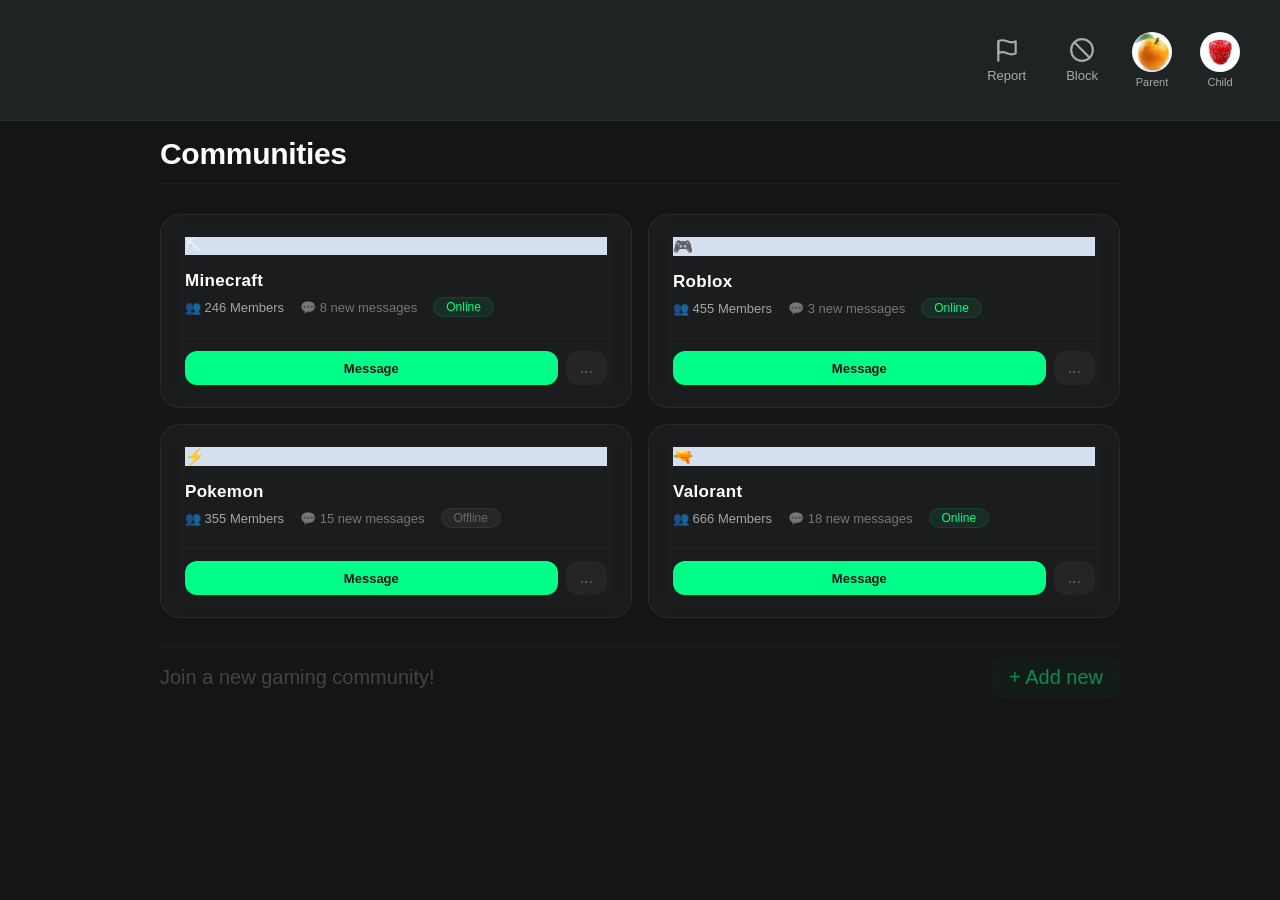
==== Communities.html @ 7b9e3004 "Added Communities.html page and editted CSS" ====
<!DOCTYPE html>
<html lang="en">
<head>
<meta charset="UTF-8" />
<meta name="viewport" content="width=device-width, initial-scale=1.0" />
<title>QuestSafe</title>
<link rel="stylesheet" href="styles.css" />
</head>
<body class="home-body">

<div class="header">
  <div class="header-actions">
    <button class="icon-button" id="reportButton" title="Report">
      <svg viewBox="0 0 24 24" fill="none" stroke="currentColor" stroke-width="2" stroke-linecap="round" stroke-linejoin="round"><path d="M4 15s1-1 4-1 5 2 8 2 4-1 4-1V4s-1 1-4 1-5-2-8-2-4 1-4 1z"/><path d="M4 22V4"/></svg>
      <span>Report</span>
    </button>

    <button class="icon-button" id="blockButton" title="Block">
      <svg viewBox="0 0 24 24" fill="none" stroke="currentColor" stroke-width="2" stroke-linecap="round" stroke-linejoin="round"><circle cx="12" cy="12" r="10"/><path d="m4.9 4.9 14.2 14.2"/></svg>
      <span>Block</span>
    </button>

      <!-- jp4235: Parent profile avatar -->
      <div class="avatar-group">

          <div class="avatar" id="profileButton">
             <img
                id="profileAvatar"
                src="avatars/avatar1.png"
                alt="Parent Avatar">
        </div>

        <span class="avatar-label">Parent</span>

    </div>


    <!-- jp4235: Child profile avatar -->
    <div class="avatar-group">

        <div class="avatar" id="childProfileButton">
             <img
                id="childProfileAvatar"
                src="avatars/avatar2.png"
                alt="Child Avatar">
        </div>

        <span class="avatar-label">Child</span>

    </div>
  </div>
</div>

<!-- DOWN HERE WILL BE THE MAIN PAGE WHICH IS COMMUNITIES/FRIENDS ETC-->
<div class="communities-section">
  <div class="section-header">
    <h2>Communities</h2>
  </div>

  <div class="community-list">
    <!-- Minecraft -->
    <div class="community-card">
      <div class="community-avatar" style="background: #d4e0f0;">⛏</div>
      <div class="community-info">
        <h3>Minecraft</h3>
        <div class="meta">
          <span class="member-count">👥 246 Members</span>
          <span>💬 8 new messages</span>
          <span class="status">Online</span>                
        </div>
      </div>
      <div class="community-action">
        <button class="message-btn">Message</button>
        <button class="more-btn">...</button>
      </div>
    </div>

    <!-- Roblox -->
    <div class="community-card">
      <div class="community-avatar" style="background: #d4e0f0;">🎮</div>
      <div class="community-info">
        <h3>Roblox</h3>
        <div class="meta">
          <span class="member-count">👥 455 Members</span>
          <span>💬 3 new messages</span>
          <span class="status">Online</span>                
        </div>
      </div>
      <div class="community-action">
        <button class="message-btn">Message</button>
        <button class="more-btn">...</button>
      </div>
    </div>

    <!-- Pokemon -->
    <div class="community-card">
      <div class="community-avatar" style="background: #d4e0f0;">⚡</div>
      <div class="community-info">
        <h3>Pokemon</h3>
        <div class="meta">
          <span class="member-count">👥 355 Members</span>
          <span>💬 15 new messages</span>
          <span class="status offline">Offline</span>                
        </div>
      </div>
      <div class="community-action">
        <button class="message-btn">Message</button>
        <button class="more-btn">...</button>
      </div>
    </div>

    <!-- Valorant -->
    <div class="community-card">
      <div class="community-avatar" style="background: #d4e0f0;">🔫</div>
      <div class="community-info">
        <h3>Valorant</h3>
        <div class="meta">
          <span class="member-count">👥 666 Members</span>
          <span>💬 18 new messages</span>
          <span class="status">Online</span>                
        </div>
      </div>
      <div class="community-action">
        <button class="message-btn">Message</button>
        <button class="more-btn">...</button>
      </div>
    </div>
  </div>

  <div class="divider-text">
    <span>Join a new gaming community!</span>
    <button class="join-btn">+ Add new</button>
  </div>
</div>

<!-- jp4235: Parent Profile Popup -->
<div id="profilePopup" class="popup-overlay">

  <div class="popup-content">

    <div class="popup-header">
      <h2>Parent Profile</h2>

      <button id="closePopup" class="close-button">
        ✕
      </button>
    </div>

    <hr>

    <p>
<!-- =======================================
     jp4235: Profile Selection
======================================= -->


<div class="profile-tabs">

          <button 
              id="parentProfileTab" 
              class="profile-tab active">
              Parent
          </button>


          <button 
              id="childProfileTab" 
              class="profile-tab">
              Child
          </button>

      </div>


      <h3 id="avatarTitle">
          Select Parent Avatar
      </h3>


      <div class="avatar-grid">

        <img src="avatars/avatar1.png" class="avatar-choice selected">

         <img src="avatars/avatar2.png" class="avatar-choice">

         <img src="avatars/avatar3.png" class="avatar-choice">

         <img src="avatars/avatar4.png" class="avatar-choice">

         <img src="avatars/avatar5.png" class="avatar-choice">

         <img src="avatars/avatar6.png" class="avatar-choice">

      </div>


      <button id="saveAvatar" class="primary-btn">
          Save Avatar
      </button>
    </p>

  </div>

</div>

<script src="home.js"></script>
</body>
</html>
---- styles.css ----
:root {
  --bg: #141516;
  --panel: #1c1e1f;
  --panel-2: #202324;
  --border: #2c2f30;
  --border-soft: #26282a;

  --green-600: #1a9873;
  --green-700: #157a5c;
  --green-tint-bg: #dff5ec;
  --green-tint-text: #0b4d38;

  --text-primary: #f2f3f2;
  --text-secondary: #a7abaa;
  --text-muted: #74797a;

  --danger: #e0827e;

  --radius: 10px;
  --radius-lg: 16px;
}

* { box-sizing: border-box; }

body {
  margin: 0;
  font-family: -apple-system, BlinkMacSystemFont, "Segoe UI", Roboto, sans-serif;
  background: var(--bg);
  color: var(--text-primary);
  min-height: 100vh;
  display: flex;
  align-items: center;
  justify-content: center;
  padding: 24px;
}

.layout {
  display: flex;
  width: 100%;
  max-width: 760px;
  border-radius: var(--radius-lg);
  overflow: hidden;
  border: 1px solid var(--border);
}


.brand-panel {
  flex: 1;
  background: var(--panel);
  display: flex;
  align-items: center;
  justify-content: center;
  padding: 40px 24px;
  min-width: 260px;
}


.form-panel {
  flex: 1.3;
  background: var(--panel-2);
  padding: 24px;
  min-width: 300px;
  position: relative;
}

.panel-header {
  display: flex;
  align-items: flex-start;
  justify-content: space-between;
  margin-bottom: 4px;
}

.panel-header h2 {
  font-size: 17px;
  font-weight: 600;
  margin: 0 0 4px;
}

.panel-header .subtitle {
  font-size: 13px;
  color: var(--text-secondary);
  margin: 0 0 18px;
}

.menu-dots {
  width: 28px;
  height: 28px;
  border-radius: 8px;
  background: var(--panel);
  border: 1px solid var(--border);
  display: flex;
  align-items: center;
  justify-content: center;
  color: var(--text-secondary);
  cursor: pointer;
  font-size: 16px;
  line-height: 1;
}

.tabs {
  display: flex;
  gap: 4px;
  background: var(--panel);
  border-radius: var(--radius);
  padding: 4px;
  margin-bottom: 18px;
}

.tab-btn {
  flex: 1;
  padding: 9px;
  font-size: 13px;
  font-weight: 500;
  border: none;
  border-radius: 7px;
  background: transparent;
  color: var(--text-secondary);
  cursor: pointer;
  transition: background 0.15s, color 0.15s;
}

.tab-btn.active {
  background: var(--text-primary);
  color: #14161a;
}

.role-toggle {
  display: flex;
  gap: 8px;
  margin-bottom: 18px;
}

.role-btn {
  flex: 1;
  display: flex;
  flex-direction: column;
  align-items: center;
  gap: 6px;
  padding: 14px 8px;
  border-radius: var(--radius);
  border: 2px solid var(--border);
  background: var(--panel);
  color: var(--text-secondary);
  font-size: 13px;
  cursor: pointer;
  transition: border-color 0.15s, background 0.15s, color 0.15s;
}

.role-btn svg { width: 20px; height: 20px; }

.role-btn.active {
  border-color: var(--green-600);
  background: var(--green-tint-bg);
  color: var(--green-tint-text);
  font-weight: 600;
}

.role-line {
  font-size: 13px;
  color: var(--text-secondary);
  margin: 0 0 14px;
}

.role-line b { color: #6fb8ff; font-weight: 600; }
.role-line a { color: var(--text-secondary); text-decoration: underline; cursor: pointer; }

.field {
  margin-bottom: 12px;
}

.field label {
  display: block;
  font-size: 12px;
  color: var(--text-secondary);
  margin-bottom: 6px;
}

.field input, .field select {
  width: 100%;
  padding: 11px 12px;
  font-size: 14px;
  border: 1px solid var(--border);
  border-radius: var(--radius);
  background: var(--panel);
  color: var(--text-primary);
  outline: none;
  transition: border-color 0.15s;
}

.field input::placeholder { color: var(--text-muted); }

.field input:focus, .field select:focus {
  border-color: var(--green-600);
}

.field.error input {
  border-color: var(--danger);
}

.field-error {
  font-size: 11.5px;
  color: var(--danger);
  margin-top: 4px;
}

.primary-btn {
  width: 100%;
  padding: 12px;
  font-size: 14px;
  font-weight: 600;
  border: none;
  border-radius: var(--radius);
  background: var(--green-600);
  color: #fff;
  cursor: pointer;
  margin-top: 6px;
  transition: background 0.15s;
}

.primary-btn:hover { background: var(--green-700); }

.info-box {
  display: flex;
  gap: 8px;
  align-items: flex-start;
  background: var(--panel);
  border: 1px solid var(--border-soft);
  border-radius: var(--radius);
  padding: 10px 12px;
  margin-top: 14px;
}

.info-box svg { width: 15px; height: 15px; flex-shrink: 0; margin-top: 2px; color: #6fb8ff; }

.info-box p {
  font-size: 12px;
  color: var(--text-secondary);
  margin: 0;
  line-height: 1.4;
}

.footer-note {
  text-align: center;
  font-size: 11.5px;
  color: var(--text-muted);
  margin-top: 16px;
}

.footer-note a {
  color: #6fb8ff;
  text-decoration: none;
}

.footer-note a:hover { text-decoration: underline; }

.panel-form { display: none; }
.panel-form.visible { display: block; }

.hidden { display: none !important; }

@media (max-width: 620px) {
  .layout { flex-direction: column; }
  .brand-panel { padding: 28px 20px; }
}


/*home.html — banner */

body.home-body {
  align-items: flex-start;
  padding: 0;
  display: block;
}

.header {
  width: 100%;
  background: var(--panel-2);
  border-bottom: 1px solid var(--border);
  padding: 32px 40px;
  display: flex;
  align-items: center;
  justify-content: flex-end;
  min-height: 90px;
  box-sizing: border-box;
}

.header-actions {
  display: flex;
  align-items: center;
  gap: 28px;
}

.icon-button {
  background: transparent;
  border: none;
  color: var(--text-secondary);
  cursor: pointer;
  display: flex;
  flex-direction: column;
  align-items: center;
  gap: 5px;
  font-size: 13px;
}

.icon-button svg { width: 26px; height: 26px; }
.icon-button:hover { color: var(--text-primary); }

.avatar {
  width: 40px;
  height: 40px;
  border-radius: 50%;
  background: #23384f;
  color: #9cc4ec;
  display: flex;
  align-items: center;
  justify-content: center;
  font-size: 14px;
  font-weight: 600;
  cursor: pointer;
}

/* =======================================================
   jp4235: Header Avatar Labels
======================================================= */

.avatar-group {

    display: flex;

    flex-direction: column;

    align-items: center;

    gap: 4px;

}

.avatar img {

    width: 100%;

    height: 100%;

    border-radius: 50%;

    object-fit: cover;

}

.avatar-label {

    font-size: 11px;

    color: var(--text-secondary);

    font-weight: 500;

}

/* jp4235: Make avatar images fit inside the circle */
.avatar img {
    width: 100%;
    height: 100%;
    object-fit: cover;
    border-radius: 50%;
}

/* =======================================================
   PROFILE POPUP
   ======================================================= */

.popup-overlay {

  display: none;

  position: fixed;

  top: 0;
  left: 0;

  width: 100%;
  height: 100%;

  background: rgba(0,0,0,.60);

  justify-content: center;
  align-items: center;

  z-index: 1000;

}

.popup-content {

  width: 420px;

  background: var(--panel);

  border: 1px solid var(--border);

  border-radius: var(--radius-lg);

  padding: 20px;

}

.popup-header {

  display: flex;

  justify-content: space-between;

  align-items: center;

}

.close-button {

  background: transparent;

  border: none;

  color: white;

  font-size: 22px;

  cursor: pointer;

}

.popup-overlay.show {

  display: flex;

}

/* =======================================================
        jp4235: AVATAR SELECTOR
   ======================================================= */

.avatar-grid {

    display: grid;

    grid-template-columns: repeat(3, 1fr);

    gap: 15px;

    margin-top: 20px;

    margin-bottom: 20px;

}

.avatar-choice {

    width: 90px;

    height: 90px;

    border-radius: 50%;

    object-fit: cover;

    cursor: pointer;

    border: 3px solid transparent;

    transition: .2s;

}

.avatar-choice:hover {

    transform: scale(1.05);

}

.avatar-choice.selected {

    border: 3px solid var(--green-600);

}

/* =======================================================
   PROFILE TABS
   ======================================================= */


.profile-tabs {

    display:flex;

    gap:10px;

    margin-bottom:15px;

}


.profile-tab {

    flex:1;

    padding:10px;

    border-radius:8px;

    border:1px solid var(--border);

    background:var(--panel-2);

    color:white;

    cursor:pointer;

}


.profile-tab.active {

    background:var(--green-600);

}

/* Communities section */

.communities-section {
  max-width:960px;
  width: 100%;
  margin: 0 auto;
  padding: 16px 0;
}

.section-header {
  display: flex;
  justify-content: space-between;
  align-items: center;
  margin-bottom: 30px;
  padding-bottom: 12px;
  border-bottom: 1px solid rgba(255,255,255,0.04);
  position: relative;
}

.section-header h2 {
  font-size: 30px;
  font-weight: 700;
  color: #ffffff;
  margin: 0;
  letter-spacing: -0.3px;

}

.section-header h2 .highlight {
  color: #00ff88;
  position: relative;

}

.section-header h2 .highlight::after {
  content: '';
  position: absolute;
  bottom: -4px;
  left: 0;
  width: 100%;
  height: 2px;
  background: linear-gradient(90deg, #00ff88, rgba(0,255,136,0.1));
  border-radius: 2px;
  box-shadow: 0 0 20px rgba(0,255,136,0.2);
}

.community-list {
  display: grid;
  grid-template-columns: repeat(2, 1fr);
  gap: 16px;
}

.community-card{
  background: rgba(255,255,255,0.03);
  backdrop-filter: blur(10px);
  border-radius: 20px;
  padding: 22px 24px;
  border: 1px solid rgba(255,255,255,0.06);
  transition: all 0.3s ease;
  cursor: pointer;
  position: relative;
  overflow: hidden;
  display: flex;
  flex-direction: column;
  gap: 16px;
}

.community-card::after {
  content: '';
  position: absolute;
  top: -50%;
  left: -50%;
  width: 200%;
  height: 200%;
  background: radial-gradient(circle at center, rgba(0,255,136,0.03) 0%, transparent 70%);
  opacity: 0;
  transition: opacity 0.4s ease;
  pointer-events: none;
}
.community-card:hover::after {
  opacity: 1;
}

.community-card:hover {
  background: rgba(0,255,255,0.06);
  border-color: rgba(0,255,136,0.2);
  transform: translateY(-4px);
  box-shadow: 0 8px 40px rgba(0,0,0,0.3), 0 0 60px rgba(0,255,136,0.03);



}
.community-card:hover .community-avatar {
  background: rgba(0, 255, 136, 0.15) !important;
  border-color: rgba(0, 255, 136, 0.3);
  box-shadow: 0 0 30px rgba(0, 255, 136, 0.05);
}

.community-info {
  flex: 1;
}

.community-info h3 {
  font-size: 17px;
  font-weight: 600;
  color: #ffffff;
  margin: 0 0 6px 0;
  letter-spacing: 0.3px;

}

.community-info .meta {
  display: flex;
  gap: 16px;
  font-size: 13px;
  color: rgba(255,255,255,0.4);
  flex-wrap: wrap;
  align-items: center;

}

.community-info .meta span {
  display: flex;
  align-items: center;
  gap: 4px;
}

.community-info .meta .member-count {
  color:rgba(255,255,255,0.6);
}

.community-info .meta .status.offline {
  background: rgba(255,255,255,0.05);
  color: rgba(255,255,255,0.3);
  border-color: rgba(255,255,255,0.05);
}

.community-info .meta .status {
  padding: 2px 12px;
  border-radius: 12px;
  font-size: 12px;
  font-weight: 500;
  background: rgba(0,255,136,0.08);
  color:#00ff88;
  border: 1px solid rgba(0,255,136,0.1);
}

.community-action {
  display: flex;
  gap: 8px;
  margin-top: 4px;
  padding-top: 12px;
  border-top: 1px solid rgba(255,255,255,0.04);
}

.community-action button {
  padding: 8px 18px;
  border: none;
  border-radius: 12px;
  font-size: 13px;
  font-weight: 500;
  cursor: pointer;
  transition: all 0.2s;
  font-family: inherit;
}

.community-action .message-btn {
  background:#00ff88;
  color: #0a0e1a;
  font-weight: 600;
  flex:1;
}
.community-action .message-btn:hover {
  background:#00cc6a;
  box-shadow: 0 0 30px rgba(0,255,136,0.15);
  transform: scale(1.02);
}

.community-action .more-btn {
  background: rgba(255, 255, 255, 0.04);
  color: rgba(255,255,255,0.3);
  padding: 8px 14px;
  font-size: 16px;
}

.community-action .more-btn:hover {
  background: rgba(255,255,255,0.08);
  color: rgba(255,255,255,0.6);
}

.divider-text {
  margin-top: 28px;
  padding-top: 10px;
  border-top: 1px solid rgba(255, 255, 255, 0.05);
  display: flex;
  justify-content: space-between;
  align-items: center;
  color: rgba(255, 255, 255, 0.2);
  font-size: 20px;
}
.divider-text .join-btn {
  background: none;
  border: none;
  color: #00ff88;
  opacity: 0.5;
  cursor: pointer;
  transition: opacity 0.2s;
  font-family: inherit;
  font-size: 20px;
  padding: 8px 16px;
  border-radius: 12px;
  background: rgba(0, 255, 136, 0.05);
  border: 1px solid rgba(0, 255, 136, 0.05);
}
.divider-text .join-btn:hover {
  opacity: 1;
  background: rgba(0, 255, 136, 0.08);
}
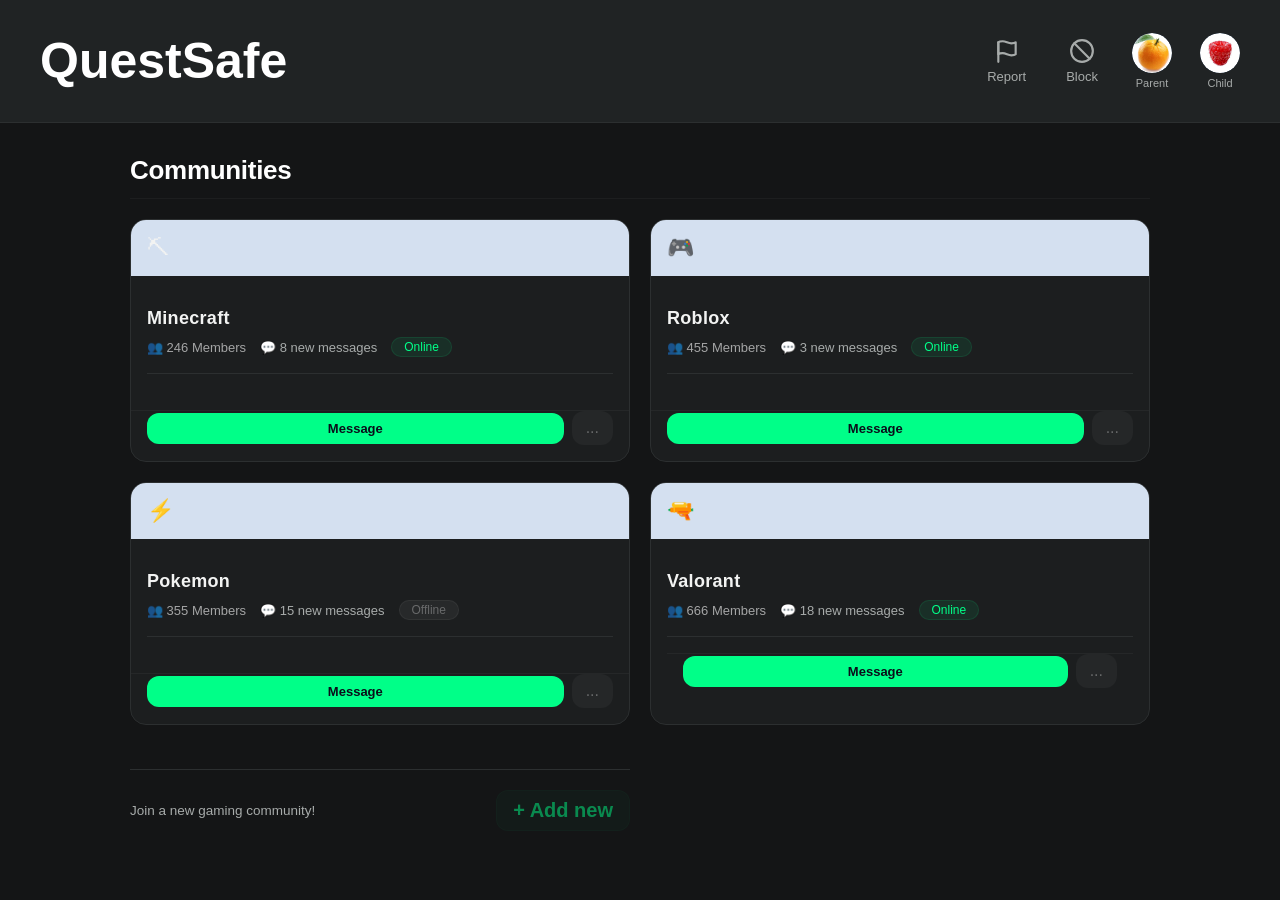
==== commit bd61dafb: "Created the Signin/Signup page, fixed the profile switching feature, as well as report feature" ====
--- a/Communities.html
+++ b/Communities.html
@@ -8,7 +8,10 @@
 </head>
 <body class="home-body">
 
+
+
 <div class="header">
+  <h1 class="logo"> QuestSafe </h1>
   <div class="header-actions">
     <button class="icon-button" id="reportButton" title="Report">
       <svg viewBox="0 0 24 24" fill="none" stroke="currentColor" stroke-width="2" stroke-linecap="round" stroke-linejoin="round"><path d="M4 15s1-1 4-1 5 2 8 2 4-1 4-1V4s-1 1-4 1-5-2-8-2-4 1-4 1z"/><path d="M4 22V4"/></svg>
@@ -51,7 +54,6 @@
   </div>
 </div>
 
-<!-- DOWN HERE WILL BE THE MAIN PAGE WHICH IS COMMUNITIES/FRIENDS ETC-->
 <div class="communities-section">
   <div class="section-header">
     <h2>Communities</h2>
@@ -85,6 +87,8 @@
           <span>💬 3 new messages</span>
           <span class="status">Online</span>                
         </div>
+        <div class="community-members">
+        </div>
       </div>
       <div class="community-action">
         <button class="message-btn">Message</button>
@@ -118,14 +122,14 @@
           <span class="member-count">👥 666 Members</span>
           <span>💬 18 new messages</span>
           <span class="status">Online</span>                
-        </div>
-      </div>
+        </div> 
       <div class="community-action">
         <button class="message-btn">Message</button>
         <button class="more-btn">...</button>
       </div>
     </div>
   </div>
+  
 
   <div class="divider-text">
     <span>Join a new gaming community!</span>
@@ -133,6 +137,68 @@
   </div>
 </div>
 
+<!-- jp4235: Report User Popup -->
+<div id="reportPopup" class="popup-overlay">
+
+  <div class="popup-content">
+
+    <div class="popup-header">
+      <h2>Report a User</h2>
+      <button id="closeReportPopup" class="close-button">✕</button>
+    </div>
+
+    <hr>
+
+    <!-- Form view: shown first -->
+    <div id="reportFormView">
+
+      <div class="report-info">
+        Enter a username and choose a reason, then click Report to send it to a moderator for review.
+        The moderator can also decide if you are abusing this feature! Remember, you can also choose to ignore this user.
+      </div>
+
+      <!-- zzs25: Username field — replaces the old hardcoded <username> placeholder.
+           Editable when opened from the header Report button, read-only + pre-filled
+           when opened by clicking a member's report icon (see openReportPopup()) -->
+      <div class="field" id="reportUsernameField">
+        <label for="reportUsernameInput">Username</label>
+        <input type="text" id="reportUsernameInput" placeholder="Enter a username" autocomplete="off">
+      </div>
+
+      <div class="reason-select" id="reasonSelect">
+        <span class="reason-icon">+</span>
+        <span id="reasonLabel">Inappropriate Language!</span>
+      </div>
+
+      <div class="block-row">
+        <input type="checkbox" id="blockUserCheckbox">
+        <label for="blockUserCheckbox">Block User</label>
+      </div>
+
+      <div class="report-actions">
+        <button id="cancelReport" class="cancel-btn">CANCEL ✕</button>
+        <button id="submitReport" class="report-btn">REPORT ✓</button>
+      </div>
+
+    </div>
+
+    <!-- Success view: hidden until Report is clicked -->
+    <div id="reportSuccessView" class="hidden">
+
+      <div class="report-info">
+        You have successfully reported <strong id="reportedUsernameConfirm">&lt;username&gt;</strong>.
+      </div>
+
+      <div class="report-actions">
+        <button id="closeSuccessBtn" class="report-btn full-width">CLOSE ✓</button>
+      </div>
+
+    </div>
+
+  </div>
+
+</div>
+
 <!-- jp4235: Parent Profile Popup -->
 <div id="profilePopup" class="popup-overlay">
 
@@ -203,6 +269,368 @@
 
 </div>
 
-<script src="home.js"></script>
+<script>
+// This page has the top banner (Report, Block, Profile) plus per-member report icons.
+
+document.getElementById('blockButton').addEventListener('click', () => {
+});
+
+// =======================================================
+// jp4235: Profile Popup
+// =======================================================
+
+const profilePopup = document.getElementById('profilePopup');
+
+const profileButton = document.getElementById('profileButton');
+
+// jp4235: Child profile button
+
+const childProfileButton =
+document.getElementById("childProfileButton");
+
+const closePopup = document.getElementById('closePopup');
+
+profileButton.addEventListener('click', () => {
+
+    profilePopup.classList.add('show');
+
+    switchToParent();
+
+});
+
+// =======================================================
+// jp4235: Open popup for Child
+// =======================================================
+
+childProfileButton.addEventListener('click', () => {
+
+    profilePopup.classList.add('show');
+
+    switchToChild();
+
+});
+
+closePopup.addEventListener('click', () => {
+
+    profilePopup.classList.remove('show');
+
+});
+
+// =======================================================
+// sr3745: Report Popup
+// =======================================================
+
+const reportPopup = document.getElementById('reportPopup');
+const reportButton = document.getElementById('reportButton');
+const closeReportPopup = document.getElementById('closeReportPopup');
+const cancelReport = document.getElementById('cancelReport');
+const submitReport = document.getElementById('submitReport');
+const reportUsernameInput = document.getElementById('reportUsernameInput');
+
+// zzs25: Small inline validation helpers (mirrors script.js's showError/clearError pattern)
+function showFieldError(fieldEl, message) {
+    clearFieldError(fieldEl);
+    fieldEl.parentElement.classList.add('error');
+    const err = document.createElement('div');
+    err.className = 'field-error';
+    err.textContent = message;
+    fieldEl.parentElement.appendChild(err);
+}
+
+function clearFieldError(fieldEl) {
+    fieldEl.parentElement.classList.remove('error');
+    const existing = fieldEl.parentElement.querySelector('.field-error');
+    if (existing) existing.remove();
+}
+
+// zzs25: Opens the report popup.
+// - Call with no args (top-bar Report button) to let the user type a username.
+// - Call with a username (clicking a user's report icon) to pre-fill it and lock it.
+function openReportPopup(username) {
+    clearFieldError(reportUsernameInput);
+    if (username) {
+        reportUsernameInput.value = username;
+        reportUsernameInput.readOnly = true;
+    } else {
+        reportUsernameInput.value = '';
+        reportUsernameInput.readOnly = false;
+    }
+
+    reportPopup.classList.add('show');
+
+    if (!username) {
+        reportUsernameInput.focus();
+    }
+}
+
+reportButton.addEventListener('click', () => {
+    openReportPopup();
+});
+
+// zzs25: Report icon on each community member — reports that user directly
+document.querySelectorAll('.report-user-trigger').forEach((btn) => {
+    btn.addEventListener('click', (e) => {
+        e.stopPropagation();
+        openReportPopup(btn.dataset.username);
+    });
+});
+
+closeReportPopup.addEventListener('click', () => {
+    reportPopup.classList.remove('show');
+});
+
+cancelReport.addEventListener('click', () => {
+    reportPopup.classList.remove('show');
+});
+
+// Cycle through reasons on click — swap for a real dropdown later
+const reasons = ['Inappropriate Language!', 'Harassment', 'Spam', 'Impersonation'];
+let reasonIndex = 0;
+document.getElementById('reasonSelect').addEventListener('click', () => {
+    reasonIndex = (reasonIndex + 1) % reasons.length;
+    document.getElementById('reasonLabel').textContent = reasons[reasonIndex];
+});
+
+submitReport.addEventListener('click', () => {
+    // zzs25: Pull the username out of the field (typed or pre-filled) and validate it
+    const username = reportUsernameInput.value.trim();
+    const reason = document.getElementById('reasonLabel').textContent;
+    const blocked = document.getElementById('blockUserCheckbox').checked;
+
+    if (!username) {
+        showFieldError(reportUsernameInput, 'Please enter a username to report.');
+        return;
+    }
+    clearFieldError(reportUsernameInput);
+
+    console.log('Report submitted:', { username, reason, blocked });
+
+    document.getElementById('reportedUsernameConfirm').textContent = username;
+    document.getElementById('reportFormView').classList.add('hidden');
+    document.getElementById('reportSuccessView').classList.remove('hidden');
+});
+
+// Close after seeing the success message
+document.getElementById('closeSuccessBtn').addEventListener('click', () => {
+    reportPopup.classList.remove('show');
+
+    // Reset back to the form view for next time the popup opens
+    document.getElementById('reportSuccessView').classList.add('hidden');
+    document.getElementById('reportFormView').classList.remove('hidden');
+
+    // zzs25: Reset the username field so the next open starts clean/editable again
+    reportUsernameInput.value = '';
+    reportUsernameInput.readOnly = false;
+    clearFieldError(reportUsernameInput);
+});
+
+// =======================================================
+// zzs25 : Avatar Selection + Saving 
+// =======================================================
+
+const avatarChoices = document.querySelectorAll('.avatar-choice');
+
+const profileAvatar = document.getElementById('profileAvatar');
+
+const saveAvatarButton = document.getElementById('saveAvatar');
+
+// zzs25: Store separate avatars
+
+let currentProfile = "parent";
+
+
+let selectedAvatar = 
+    localStorage.getItem("parentAvatar")
+    || "avatars/avatar1.png";
+
+
+let parentAvatar =
+    localStorage.getItem("parentAvatar")
+    || "avatars/avatar1.png";
+
+
+let childAvatar =
+    localStorage.getItem("childAvatar")
+    || "avatars/avatar2.png";
+
+// Select avatar
+avatarChoices.forEach(avatar => {
+
+    avatar.addEventListener('click', () => {
+
+
+        // Remove previous selection
+
+        avatarChoices.forEach(choice => {
+
+            choice.classList.remove('selected');
+
+        });
+
+
+        // Highlight chosen avatar
+
+        avatar.classList.add('selected');
+
+
+        // Store chosen image path
+
+        selectedAvatar = avatar.src;
+
+
+    });
+
+});
+
+// =======================================================
+// zzs25: Switch Parent / Child Profiles
+// =======================================================
+
+
+const parentProfileTab =
+document.getElementById("parentProfileTab");
+
+
+const childProfileTab =
+document.getElementById("childProfileTab");
+
+
+const avatarTitle =
+document.getElementById("avatarTitle");
+
+// =======================================================
+// jp4235: Profile Switching Functions
+// =======================================================
+
+function switchToParent() {
+
+    currentProfile = "parent";
+
+    selectedAvatar = parentAvatar;
+
+    avatarTitle.textContent = "Select Parent Avatar";
+
+    parentProfileTab.classList.add("active");
+
+    childProfileTab.classList.remove("active");
+
+    // Highlight selected avatar
+
+    avatarChoices.forEach(choice => {
+
+        choice.classList.remove("selected");
+
+        if (choice.src === selectedAvatar) {
+
+            choice.classList.add("selected");
+
+        }
+
+    });
+
+}
+
+function switchToChild() {
+
+    currentProfile = "child";
+
+    selectedAvatar = childAvatar;
+
+    avatarTitle.textContent = "Select Child Avatar";
+
+    childProfileTab.classList.add("active");
+
+    parentProfileTab.classList.remove("active");
+
+    // Highlight selected avatar
+
+    avatarChoices.forEach(choice => {
+
+        choice.classList.remove("selected");
+
+        if (choice.src === selectedAvatar) {
+
+            choice.classList.add("selected");
+
+        }
+
+    });
+
+}
+
+
+parentProfileTab.addEventListener("click", () => {
+
+    switchToParent();
+
+});
+
+
+
+childProfileTab.addEventListener("click", () => {
+
+    switchToChild();
+
+});
+
+
+// Save avatar
+
+saveAvatarButton.addEventListener('click', () => {
+
+
+
+if(currentProfile === "parent"){
+
+    parentAvatar = selectedAvatar;
+
+    localStorage.setItem(
+        "parentAvatar",
+        parentAvatar
+    );
+
+}
+else{
+
+    childAvatar = selectedAvatar;
+
+    localStorage.setItem(
+        "childAvatar",
+        childAvatar
+    );
+
+}
+
+    // Update the correct header avatar
+
+    if(currentProfile === "parent"){
+
+        profileAvatar.src = parentAvatar;
+
+    }
+    else{
+
+        childProfileAvatar.src = childAvatar;
+
+    }
+
+// Close popup
+
+profilePopup.classList.remove('show');
+
+
+});
+
+// =======================================================
+// zzs25: Load saved avatars when page opens
+// =======================================================
+
+profileAvatar.src = parentAvatar;
+
+const childProfileAvatar =
+document.getElementById("childProfileAvatar");
+
+childProfileAvatar.src = childAvatar;
+</script>
 </body>
 </html>
--- a/styles.css
+++ b/styles.css
@@ -33,6 +33,9 @@
   justify-content: center;
   padding: 24px;
 }
+
+
+
 
 .layout {
   display: flex;
@@ -273,21 +276,28 @@
 }
 
 .header {
-  width: 100%;
-  background: var(--panel-2);
-  border-bottom: 1px solid var(--border);
-  padding: 32px 40px;
-  display: flex;
-  align-items: center;
-  justify-content: flex-end;
-  min-height: 90px;
-  box-sizing: border-box;
+    width: 100%;
+    background: var(--panel-2);
+    border-bottom: 1px solid var(--border);
+    padding: 32px 40px;
+    min-height: 90px;
+    box-sizing: border-box;
+
+    display: flex;
+    justify-content: space-between;
+    align-items: center;
+}
+
+.logo {
+    margin: 0;
+    font-size: 50px;   
+    color: white;      
 }
 
 .header-actions {
-  display: flex;
-  align-items: center;
-  gap: 28px;
+    display: flex;
+    align-items: center;
+    gap: 28px;
 }
 
 .icon-button {
@@ -317,6 +327,13 @@
   font-size: 14px;
   font-weight: 600;
   cursor: pointer;
+  overflow: hidden;
+}
+
+.avatar img {
+  width: 100%;
+  height: 100%;
+  object-fit: cover;
 }
 
 /* =======================================================
@@ -611,9 +628,6 @@
   border-color: rgba(0,255,136,0.2);
   transform: translateY(-4px);
   box-shadow: 0 8px 40px rgba(0,0,0,0.3), 0 0 60px rgba(0,255,136,0.03);
-
-
-
 }
 .community-card:hover .community-avatar {
   background: rgba(0, 255, 136, 0.15) !important;
@@ -740,4 +754,487 @@
 .divider-text .join-btn:hover {
   opacity: 1;
   background: rgba(0, 255, 136, 0.08);
+}
+
+/* =======================================================
+        Report User Popup
+   ======================================================= */
+
+.report-info {
+  background: var(--panel-2);
+  border-radius: var(--radius);
+  padding: 14px;
+  text-align: center;
+  font-size: 14px;
+  line-height: 1.5;
+  color: var(--text-primary);
+  margin: 14px 0;
+}
+
+.reason-select {
+  display: flex;
+  align-items: center;
+  gap: 10px;
+  background: var(--panel-2);
+  border: 1px solid var(--green-600);
+  border-radius: 24px;
+  padding: 8px 16px;
+  margin: 0 auto 14px;
+  width: fit-content;
+  cursor: pointer;
+  color: var(--text-primary);
+}
+
+.reason-icon {
+  background: var(--green-600);
+  color: white;
+  border-radius: 50%;
+  width: 20px;
+  height: 20px;
+  display: flex;
+  align-items: center;
+  justify-content: center;
+  font-size: 13px;
+}
+
+.block-row {
+  display: flex;
+  align-items: center;
+  justify-content: center;
+  gap: 8px;
+  margin-bottom: 18px;
+  color: var(--text-primary);
+  font-size: 14px;
+}
+
+.report-actions {
+  display: flex;
+  justify-content: space-between;
+  gap: 14px;
+}
+
+.report-actions button {
+  flex: 1;
+  padding: 10px 0;
+  border-radius: 24px;
+  font-size: 15px;
+  font-weight: bold;
+  cursor: pointer;
+  background: var(--panel);
+}
+
+.cancel-btn {
+  border: 1px solid var(--danger);
+  color: var(--text-primary);
+}
+
+.report-btn {
+  border: 1px solid var(--green-600);
+  color: var(--text-primary);
+}
+
+.report-actions .full-width {
+  flex: 1;
+  width: 100%;
+}
+/* ================= avatar group labels (header) ================= */
+
+.avatar-group {
+  display: flex;
+  flex-direction: column;
+  align-items: center;
+  gap: 4px;
+}
+
+.avatar-label {
+  font-size: 11px;
+  color: var(--text-secondary);
+}
+
+/* ================= popups (Report + Profile) ================= */
+
+.popup-overlay {
+  display: none;
+  position: fixed;
+  inset: 0;
+  background: rgba(0, 0, 0, 0.6);
+  align-items: center;
+  justify-content: center;
+  z-index: 1000;
+  padding: 20px;
+}
+
+.popup-overlay.show {
+  display: flex;
+}
+
+.popup-content {
+  background: var(--panel);
+  border: 1px solid var(--border);
+  border-radius: var(--radius-lg);
+  width: 100%;
+  max-width: 420px;
+  max-height: 90vh;
+  overflow-y: auto;
+  padding: 24px;
+}
+
+.popup-content hr {
+  border: none;
+  border-top: 1px solid var(--border);
+  margin: 16px 0;
+}
+
+.popup-header {
+  display: flex;
+  align-items: center;
+  justify-content: space-between;
+}
+
+.popup-header h2 {
+  margin: 0;
+  font-size: 18px;
+}
+
+.close-button {
+  background: transparent;
+  border: none;
+  color: var(--text-secondary);
+  font-size: 18px;
+  cursor: pointer;
+  line-height: 1;
+}
+
+.close-button:hover { color: var(--text-primary); }
+
+/* ---- Report popup ---- */
+
+.report-info {
+  color: var(--text-secondary);
+  font-size: 14px;
+  line-height: 1.5;
+  margin-bottom: 16px;
+  text-align: left;
+}
+
+.report-info strong { color: var(--text-primary); }
+
+.reason-select {
+  display: flex;
+  align-items: center;
+  gap: 10px;
+  background: var(--panel-2);
+  border: 1px solid var(--border);
+  border-radius: var(--radius);
+  padding: 12px 14px;
+  cursor: pointer;
+  margin-bottom: 16px;
+  font-size: 14px;
+}
+
+.reason-select:hover { border-color: var(--green-600); }
+
+.reason-icon {
+  color: var(--green-600);
+  font-weight: 700;
+}
+
+.block-row {
+  display: flex;
+  align-items: center;
+  gap: 8px;
+  margin-bottom: 20px;
+  font-size: 14px;
+  color: var(--text-secondary);
+}
+
+.report-actions {
+  display: flex;
+  gap: 10px;
+}
+
+.report-actions button { flex: 1; }
+
+.cancel-btn, .report-btn {
+  padding: 12px;
+  border-radius: var(--radius);
+  border: 1px solid var(--border);
+  font-size: 14px;
+  font-weight: 600;
+  cursor: pointer;
+}
+
+.cancel-btn {
+  background: transparent;
+  color: var(--text-secondary);
+}
+
+.cancel-btn:hover { color: var(--text-primary); }
+
+.report-btn {
+  background: var(--green-600);
+  border-color: var(--green-600);
+  color: #fff;
+}
+
+.report-btn:hover { background: var(--green-700); }
+
+.report-btn.full-width { width: 100%; }
+
+/* ---- Profile popup ---- */
+
+.profile-tabs {
+  display: flex;
+  gap: 8px;
+  margin-bottom: 16px;
+}
+
+.profile-tab {
+  flex: 1;
+  padding: 10px;
+  border-radius: var(--radius);
+  border: 1px solid var(--border);
+  background: var(--panel-2);
+  color: var(--text-secondary);
+  font-size: 14px;
+  font-weight: 600;
+  cursor: pointer;
+}
+
+.profile-tab.active {
+  background: var(--green-600);
+  border-color: var(--green-600);
+  color: #fff;
+}
+
+#avatarTitle {
+  font-size: 15px;
+  margin: 0 0 12px;
+  color: var(--text-primary);
+}
+
+.avatar-grid {
+  display: grid;
+  grid-template-columns: repeat(3, 1fr);
+  gap: 12px;
+  margin-bottom: 20px;
+}
+
+.avatar-choice {
+  width: 100%;
+  aspect-ratio: 1;
+  border-radius: 50%;
+  object-fit: cover;
+  cursor: pointer;
+  border: 3px solid transparent;
+}
+
+.avatar-choice:hover { border-color: var(--border); }
+
+.avatar-choice.selected {
+  border-color: var(--green-600);
+}
+
+/* Communities section */
+
+.communities-section {
+  max-width: 1100px;
+  margin: 0 auto;
+  padding: 32px 40px 64px;
+}
+
+.communities-section .section-header {
+  margin-bottom: 20px;
+}
+
+.communities-section .section-header h2 {
+  margin: 0;
+  font-size: 26px;
+}
+
+.community-list {
+  display: grid;
+  grid-template-columns: repeat(2, 1fr);
+  gap: 20px;
+}
+
+.community-card {
+  display: flex;
+  flex-direction: column;
+  background: var(--panel);
+  border: 1px solid var(--border);
+  border-radius: var(--radius-lg);
+  overflow: hidden;
+  padding: 0 0 16px;
+  transition: border-color 0.15s ease;
+}
+
+.community-card:hover {
+  border-color: var(--green-600);
+}
+
+.community-avatar {
+  width: 100%;
+  height: 56px;
+  border-radius: 0;
+  display: flex;
+  align-items: center;
+  justify-content: flex-start;
+  padding: 0 16px;
+  font-size: 22px;
+  flex-shrink: 0;
+  margin-bottom: 16px;
+}
+
+.community-info { padding: 0 16px; }
+
+.community-info h3 {
+  margin: 0 0 8px;
+  font-size: 18px;
+  color: var(--text-primary);
+}
+
+.community-info .meta {
+  display: flex;
+  flex-wrap: wrap;
+  align-items: center;
+  gap: 14px;
+  font-size: 13px;
+  color: var(--text-secondary);
+  padding-bottom: 16px;
+  margin-bottom: 16px;
+  border-bottom: 1px solid var(--border);
+}
+
+.status {
+  color: var(--green-tint-text);
+  font-weight: 600;
+  background: var(--green-tint-bg);
+  padding: 3px 10px;
+  border-radius: 999px;
+  font-size: 12px;
+}
+
+.status.offline {
+  color: var(--text-secondary);
+  background: var(--panel-2);
+}
+
+.community-action {
+  display: flex;
+  align-items: center;
+  gap: 8px;
+  padding: 0 16px;
+}
+
+.message-btn {
+  flex: 1;
+  background: var(--green-600);
+  color: #06231a;
+  border: none;
+  border-radius: var(--radius);
+  padding: 12px;
+  font-size: 14px;
+  font-weight: 700;
+  cursor: pointer;
+}
+
+.message-btn:hover { background: var(--green-700); }
+
+.more-btn {
+  background: var(--panel-2);
+  border: 1px solid var(--border);
+  color: var(--text-secondary);
+  border-radius: var(--radius);
+  padding: 12px 16px;
+  cursor: pointer;
+  flex-shrink: 0;
+}
+
+.more-btn:hover { color: var(--text-primary); }
+
+.divider-text {
+  display: flex;
+  align-items: center;
+  justify-content: space-between;
+  margin-top: 24px;
+  padding-top: 20px;
+  border-top: 1px solid var(--border);
+  color: var(--text-secondary);
+  font-size: 13.5px;
+}
+
+.join-btn {
+  background: transparent;
+  border: 1px solid var(--green-600);
+  color: var(--green-600);
+  border-radius: var(--radius);
+  padding: 9px 16px;
+  font-size: 13px;
+  font-weight: 600;
+  cursor: pointer;
+}
+
+.join-btn:hover { background: var(--green-600); color: #fff; }
+
+@media (max-width: 700px) {
+  .community-list { grid-template-columns: 1fr; }
+  .communities-section { padding: 24px 20px 48px; }
+}
+
+/* ================= Home.html — parent overview section ================= */
+
+.overview-section {
+  max-width: 900px;
+  margin: 0 auto;
+  padding: 48px 40px 64px;
+}
+
+.overview-section .section-header h2 {
+  margin: 0 0 12px;
+  font-size: 26px;
+}
+
+.overview-intro {
+  color: var(--text-secondary);
+  font-size: 15px;
+  line-height: 1.6;
+  max-width: 640px;
+  margin: 0 0 32px;
+}
+
+.overview-cards {
+  display: grid;
+  grid-template-columns: repeat(2, 1fr);
+  gap: 16px;
+}
+
+.overview-card {
+  background: var(--panel);
+  border: 1px solid var(--border);
+  border-radius: var(--radius);
+  padding: 20px;
+}
+
+.overview-card .overview-icon {
+  font-size: 22px;
+  margin-bottom: 8px;
+}
+
+.overview-card h3 {
+  margin: 0 0 6px;
+  font-size: 16px;
+  color: var(--text-primary);
+}
+
+.overview-card p {
+  margin: 0;
+  color: var(--text-secondary);
+  font-size: 13.5px;
+  line-height: 1.5;
+}
+
+@media (max-width: 640px) {
+  .overview-cards { grid-template-columns: 1fr; }
+  .overview-section { padding: 32px 20px 48px; }
 }
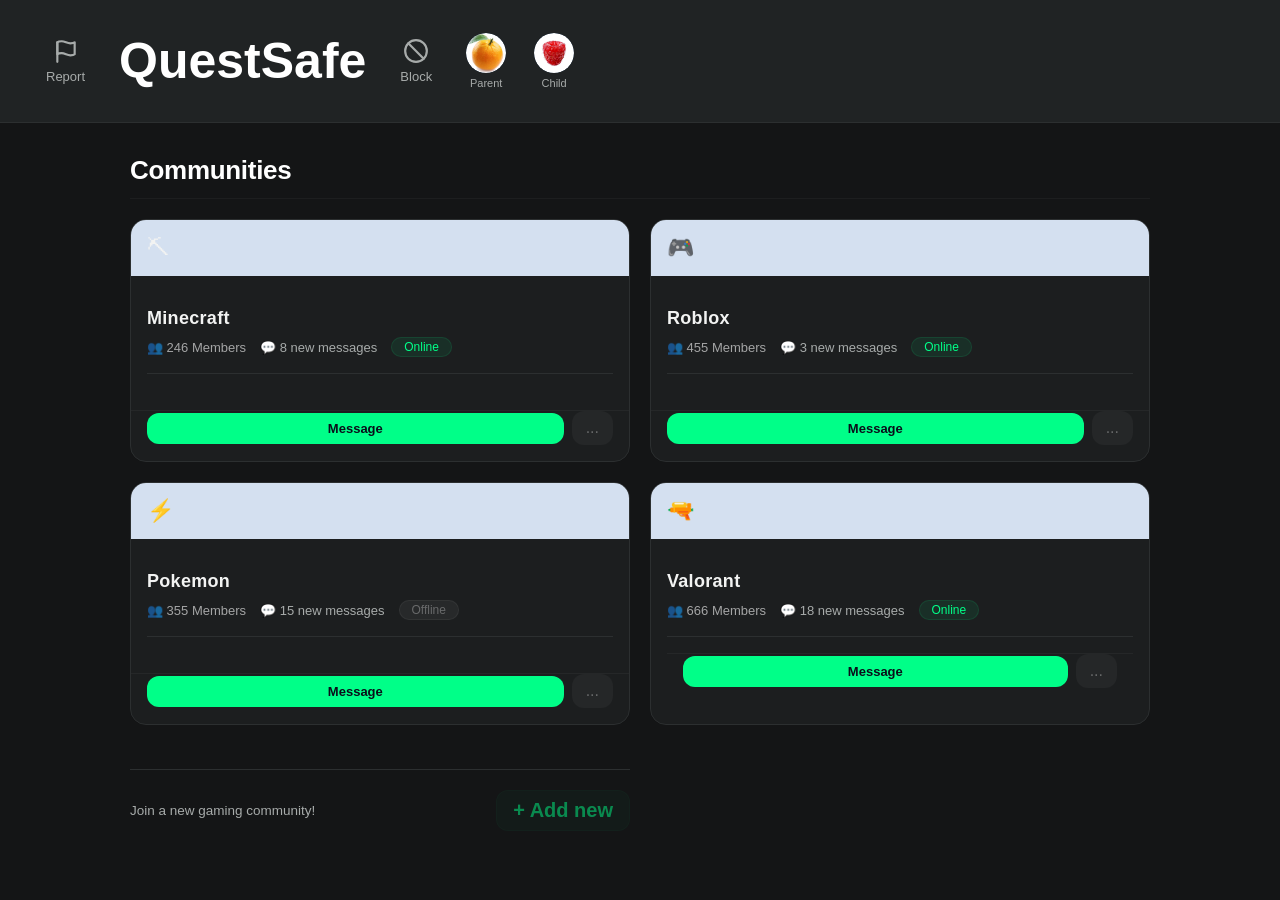
==== commit 514126cb: "Added add new communities pop up and search feature, changed it so clicking header on communities pa" ====
--- a/Communities.html
+++ b/Communities.html
@@ -10,21 +10,30 @@
 
 
 
+
+
+
 <div class="header">
-  <h1 class="logo"> QuestSafe </h1>
   <div class="header-actions">
     <button class="icon-button" id="reportButton" title="Report">
       <svg viewBox="0 0 24 24" fill="none" stroke="currentColor" stroke-width="2" stroke-linecap="round" stroke-linejoin="round"><path d="M4 15s1-1 4-1 5 2 8 2 4-1 4-1V4s-1 1-4 1-5-2-8-2-4 1-4 1z"/><path d="M4 22V4"/></svg>
       <span>Report</span>
     </button>
 
+  <!-- ch3436 Add go back to Home page by clicking QuestSafe text in header-->
+   <a href ="Home.html" class="logoLink">
+    <h1 class="logo">QuestSafe</h1>
+   </a>
+
     <button class="icon-button" id="blockButton" title="Block">
       <svg viewBox="0 0 24 24" fill="none" stroke="currentColor" stroke-width="2" stroke-linecap="round" stroke-linejoin="round"><circle cx="12" cy="12" r="10"/><path d="m4.9 4.9 14.2 14.2"/></svg>
       <span>Block</span>
     </button>
 
+
       <!-- jp4235: Parent profile avatar -->
       <div class="avatar-group">
+
 
           <div class="avatar" id="profileButton">
              <img
@@ -33,13 +42,18 @@
                 alt="Parent Avatar">
         </div>
 
+
         <span class="avatar-label">Parent</span>
 
+
     </div>
+
+
 
 
     <!-- jp4235: Child profile avatar -->
     <div class="avatar-group">
+
 
         <div class="avatar" id="childProfileButton">
              <img
@@ -48,16 +62,21 @@
                 alt="Child Avatar">
         </div>
 
+
         <span class="avatar-label">Child</span>
+
 
     </div>
   </div>
 </div>
+
+<!-- ch3436: Communities Section-->
 
 <div class="communities-section">
   <div class="section-header">
     <h2>Communities</h2>
   </div>
+
 
   <div class="community-list">
     <!-- Minecraft -->
@@ -72,10 +91,17 @@
         </div>
       </div>
       <div class="community-action">
-        <button class="message-btn">Message</button>
+        <button class="message-btn"
+        onclick="window.location.href='Minecraft.html';">
+         
+          Message
+
+
+        </button>
         <button class="more-btn">...</button>
       </div>
     </div>
+
 
     <!-- Roblox -->
     <div class="community-card">
@@ -91,10 +117,17 @@
         </div>
       </div>
       <div class="community-action">
-        <button class="message-btn">Message</button>
+        <button class="message-btn"
+        onclick="window.location.href='Roblox.html';">
+         
+          Message
+
+
+        </button>
         <button class="more-btn">...</button>
       </div>
     </div>
+
 
     <!-- Pokemon -->
     <div class="community-card">
@@ -108,10 +141,17 @@
         </div>
       </div>
       <div class="community-action">
-        <button class="message-btn">Message</button>
+       <button class="message-btn"
+        onclick="window.location.href='Pokemon.html';">
+         
+          Message
+
+
+        </button>
         <button class="more-btn">...</button>
       </div>
     </div>
+
 
     <!-- Valorant -->
     <div class="community-card">
@@ -122,97 +162,191 @@
           <span class="member-count">👥 666 Members</span>
           <span>💬 18 new messages</span>
           <span class="status">Online</span>                
-        </div> 
+        </div>
       <div class="community-action">
-        <button class="message-btn">Message</button>
-        <button class="more-btn">...</button>
+<button class="message-btn"
+        onclick="window.location.href='Valorant.html';">
+         
+          Message
+
+
+        </button>        <button class="more-btn">...</button>
       </div>
     </div>
   </div>
-  
+ 
+
 
   <div class="divider-text">
     <span>Join a new gaming community!</span>
-    <button class="join-btn">+ Add new</button>
+    <button class="join-btn" id="addCommunityButton">+ Add new</button>
   </div>
 </div>
 
+<!-- Add community popup-->
+ <div id="communityPopup" class="popup-overlay">
+  <div class="popup-content">
+    <div class="popup-header">
+      <h2>Add new community</h2>
+      <button
+      id="closeCommunityPopup"
+      class="close-button"
+      type="button">
+      X
+    </button>
+
+    </div>
+
+    <hr>
+    <p>Search for a gaming community.</p>
+    <input
+    type="text"
+    id="communitySearchInput"
+    placeholder="Enter community..."
+    autocomplete="off">
+
+    <button
+    id="searchCommunityButton"
+    class="primary-btn"
+    type="button">
+    Search
+  </button>
+  </div>
+ </div>
+
+<div id="noResultsPopup" class="popup-overlay">
+  <div class="popup-content no-results-content">
+
+
+    <div class="popup-header">
+      <h2>No Results</h2>
+
+
+      <button
+        id="closeNoResultsPopup"
+        class="close-button"
+        type="button">
+      X
+    </button>
+    </div>
+    <hr>
+    <p>
+      No community found.
+    </p>
+    <button
+    id="tryAgainButton"
+        class="primary-btn"
+        type="button">
+        Input a valid community.
+        </button>
+        </div>
+</div>
+
+
+
+
+
+
 <!-- jp4235: Report User Popup -->
 <div id="reportPopup" class="popup-overlay">
 
+
   <div class="popup-content">
+
 
     <div class="popup-header">
       <h2>Report a User</h2>
       <button id="closeReportPopup" class="close-button">✕</button>
     </div>
 
+
     <hr>
+
 
     <!-- Form view: shown first -->
     <div id="reportFormView">
+
 
       <div class="report-info">
         Enter a username and choose a reason, then click Report to send it to a moderator for review.
         The moderator can also decide if you are abusing this feature! Remember, you can also choose to ignore this user.
       </div>
 
-      <!-- zzs25: Username field — replaces the old hardcoded <username> placeholder.
+
+      <!-- sr3745: Username field — replaces the old hardcoded <username> placeholder.
            Editable when opened from the header Report button, read-only + pre-filled
-           when opened by clicking a member's report icon (see openReportPopup()) -->
+           when opened by clicking a member's report icon (see openReportPopup()).
+           maxlength="8" caps typed input — the full 3-8 range is enforced
+           in validateUsername(). -->
       <div class="field" id="reportUsernameField">
         <label for="reportUsernameInput">Username</label>
-        <input type="text" id="reportUsernameInput" placeholder="Enter a username" autocomplete="off">
-      </div>
+        <input type="text" id="reportUsernameInput" placeholder="Enter a username" autocomplete="off" maxlength="8">
+      </div>
+
 
       <div class="reason-select" id="reasonSelect">
         <span class="reason-icon">+</span>
         <span id="reasonLabel">Inappropriate Language!</span>
       </div>
 
+
       <div class="block-row">
         <input type="checkbox" id="blockUserCheckbox">
         <label for="blockUserCheckbox">Block User</label>
       </div>
 
+
       <div class="report-actions">
         <button id="cancelReport" class="cancel-btn">CANCEL ✕</button>
         <button id="submitReport" class="report-btn">REPORT ✓</button>
       </div>
 
+
     </div>
+
 
     <!-- Success view: hidden until Report is clicked -->
     <div id="reportSuccessView" class="hidden">
 
+
       <div class="report-info">
-        You have successfully reported <strong id="reportedUsernameConfirm">&lt;username&gt;</strong>.
-      </div>
+        You have successfully reported and/or blocked <strong id="reportedUsernameConfirm">&lt;username&gt;</strong>.
+      </div>
+
 
       <div class="report-actions">
         <button id="closeSuccessBtn" class="report-btn full-width">CLOSE ✓</button>
       </div>
 
+
     </div>
 
+
   </div>
 
+
 </div>
+
 
 <!-- jp4235: Parent Profile Popup -->
 <div id="profilePopup" class="popup-overlay">
 
+
   <div class="popup-content">
+
 
     <div class="popup-header">
       <h2>Parent Profile</h2>
+
 
       <button id="closePopup" class="close-button">
         ✕
       </button>
     </div>
 
+
     <hr>
+
 
     <p>
 <!-- =======================================
@@ -220,22 +354,30 @@
 ======================================= -->
 
 
+
+
 <div class="profile-tabs">
 
-          <button 
-              id="parentProfileTab" 
+
+          <button
+              id="parentProfileTab"
               class="profile-tab active">
               Parent
           </button>
 
 
-          <button 
-              id="childProfileTab" 
+
+
+          <button
+              id="childProfileTab"
               class="profile-tab">
               Child
           </button>
 
-      </div>
+
+      </div>
+
+
 
 
       <h3 id="avatarTitle">
@@ -243,21 +385,32 @@
       </h3>
 
 
+
+
       <div class="avatar-grid">
 
+
         <img src="avatars/avatar1.png" class="avatar-choice selected">
 
+
          <img src="avatars/avatar2.png" class="avatar-choice">
 
+
          <img src="avatars/avatar3.png" class="avatar-choice">
 
+
          <img src="avatars/avatar4.png" class="avatar-choice">
 
+
          <img src="avatars/avatar5.png" class="avatar-choice">
 
+
          <img src="avatars/avatar6.png" class="avatar-choice">
 
-      </div>
+
+      </div>
+
+
 
 
       <button id="saveAvatar" class="primary-btn">
@@ -265,60 +418,88 @@
       </button>
     </p>
 
+
   </div>
 
+
 </div>
+
 
 <script>
 // This page has the top banner (Report, Block, Profile) plus per-member report icons.
 
+
 document.getElementById('blockButton').addEventListener('click', () => {
-});
+    openReportPopup();
+    const checkbox = document.getElementById('blockUserCheckbox');
+    checkbox.checked = true;
+    checkbox.dispatchEvent(new Event('change'));
+});
+
 
 // =======================================================
 // jp4235: Profile Popup
 // =======================================================
 
+
 const profilePopup = document.getElementById('profilePopup');
 
+
 const profileButton = document.getElementById('profileButton');
 
+
 // jp4235: Child profile button
+
 
 const childProfileButton =
 document.getElementById("childProfileButton");
 
+
 const closePopup = document.getElementById('closePopup');
 
+
 profileButton.addEventListener('click', () => {
 
+
     profilePopup.classList.add('show');
 
+
     switchToParent();
 
-});
+
+});
+
 
 // =======================================================
 // jp4235: Open popup for Child
 // =======================================================
 
+
 childProfileButton.addEventListener('click', () => {
 
+
     profilePopup.classList.add('show');
 
+
     switchToChild();
 
-});
+
+});
+
 
 closePopup.addEventListener('click', () => {
 
+
     profilePopup.classList.remove('show');
 
-});
+
+});
+
 
 // =======================================================
 // sr3745: Report Popup
 // =======================================================
+
 
 const reportPopup = document.getElementById('reportPopup');
 const reportButton = document.getElementById('reportButton');
@@ -327,7 +508,7 @@
 const submitReport = document.getElementById('submitReport');
 const reportUsernameInput = document.getElementById('reportUsernameInput');
 
-// zzs25: Small inline validation helpers (mirrors script.js's showError/clearError pattern)
+
 function showFieldError(fieldEl, message) {
     clearFieldError(fieldEl);
     fieldEl.parentElement.classList.add('error');
@@ -337,13 +518,86 @@
     fieldEl.parentElement.appendChild(err);
 }
 
+
 function clearFieldError(fieldEl) {
     fieldEl.parentElement.classList.remove('error');
     const existing = fieldEl.parentElement.querySelector('.field-error');
     if (existing) existing.remove();
 }
 
-// zzs25: Opens the report popup.
+
+// =======================================================
+// sr3745: Username validation rules
+// =======================================================
+
+
+// Simulated "database" lookup that mirrors the usernames seeded in gamer_accounts
+// (chammel, jsmith, ljones).
+const validUsernames = ['chammel', 'jsmith', 'ljones'];
+
+
+// Users already reported/blocked this session+device, persisted so a refresh
+// doesn't let someone report the same user twice.
+let moderatedUsers = JSON.parse(localStorage.getItem('moderatedUsers') || '[]');
+
+
+function markUserModerated(username) {
+    const uname = username.toLowerCase();
+    if (!moderatedUsers.includes(uname)) {
+        moderatedUsers.push(uname);
+        localStorage.setItem('moderatedUsers', JSON.stringify(moderatedUsers));
+    }
+}
+
+
+// Returns an error message string if invalid, or null if the username passes all checks.
+// Order: format -> length (too short) -> length (too long) -> existence -> already moderated
+function validateUsername(rawUsername) {
+    const username = rawUsername.trim();
+
+
+    if (!username) {
+        return 'Please enter a username to report.';
+    }
+
+
+    // Rule: first character must be a letter
+    if (!/^[A-Za-z]/.test(username)) {
+        return 'All usernames must start with a letter.';
+    }
+
+
+    // Rule: must be at least 3 characters
+    if (username.length < 3) {
+        return 'Usernames must be at least 3 letters long.';
+    }
+
+
+    // Rule: must be no more than 8 characters
+    // (the input has maxlength="8" so this mainly guards usernames passed in
+    // programmatically via openReportPopup(username), not typed input)
+    if (username.length > 8) {
+        return 'Usernames must be no more than 8 letters long.';
+    }
+
+
+    // Rule: must exist in the system
+    if (!validUsernames.includes(username.toLowerCase())) {
+        return 'This username does not exist.';
+    }
+
+
+    // Rule: can't report/block the same user twice
+    if (moderatedUsers.includes(username.toLowerCase())) {
+        return 'You have already reported and/or blocked this user.';
+    }
+
+
+    return null;
+}
+
+
+// sr3745: Opens the report popup.
 // - Call with no args (top-bar Report button) to let the user type a username.
 // - Call with a username (clicking a user's report icon) to pre-fill it and lock it.
 function openReportPopup(username) {
@@ -356,16 +610,20 @@
         reportUsernameInput.readOnly = false;
     }
 
+
     reportPopup.classList.add('show');
+
 
     if (!username) {
         reportUsernameInput.focus();
     }
 }
 
+
 reportButton.addEventListener('click', () => {
     openReportPopup();
 });
+
 
 // zzs25: Report icon on each community member — reports that user directly
 document.querySelectorAll('.report-user-trigger').forEach((btn) => {
@@ -375,13 +633,16 @@
     });
 });
 
+
 closeReportPopup.addEventListener('click', () => {
     reportPopup.classList.remove('show');
 });
 
+
 cancelReport.addEventListener('click', () => {
     reportPopup.classList.remove('show');
 });
+
 
 // Cycle through reasons on click — swap for a real dropdown later
 const reasons = ['Inappropriate Language!', 'Harassment', 'Spam', 'Impersonation'];
@@ -391,57 +652,96 @@
     document.getElementById('reasonLabel').textContent = reasons[reasonIndex];
 });
 
+
+// sr3745: Validate as soon as the user hits Enter in the username field,
+reportUsernameInput.addEventListener('keydown', (e) => {
+    if (e.key !== 'Enter') return;
+    e.preventDefault();
+
+
+    const error = validateUsername(reportUsernameInput.value);
+    if (error) {
+        showFieldError(reportUsernameInput, error);
+    } else {
+        clearFieldError(reportUsernameInput);
+    }
+});
+
+
 submitReport.addEventListener('click', () => {
-    // zzs25: Pull the username out of the field (typed or pre-filled) and validate it
-    const username = reportUsernameInput.value.trim();
+    const rawUsername = reportUsernameInput.value;
     const reason = document.getElementById('reasonLabel').textContent;
     const blocked = document.getElementById('blockUserCheckbox').checked;
 
-    if (!username) {
-        showFieldError(reportUsernameInput, 'Please enter a username to report.');
+
+    const error = validateUsername(rawUsername);
+    if (error) {
+        showFieldError(reportUsernameInput, error);
         return;
     }
     clearFieldError(reportUsernameInput);
 
+
+    const username = rawUsername.trim();
+
+
     console.log('Report submitted:', { username, reason, blocked });
+
+
+    // Remember this user so a repeat report/block is caught next time
+    markUserModerated(username);
+
 
     document.getElementById('reportedUsernameConfirm').textContent = username;
     document.getElementById('reportFormView').classList.add('hidden');
     document.getElementById('reportSuccessView').classList.remove('hidden');
 });
 
+
 // Close after seeing the success message
 document.getElementById('closeSuccessBtn').addEventListener('click', () => {
     reportPopup.classList.remove('show');
 
+
     // Reset back to the form view for next time the popup opens
     document.getElementById('reportSuccessView').classList.add('hidden');
     document.getElementById('reportFormView').classList.remove('hidden');
 
-    // zzs25: Reset the username field so the next open starts clean/editable again
+
+    // sr3745: Reset the username field so the next open starts clean/editable again
     reportUsernameInput.value = '';
     reportUsernameInput.readOnly = false;
     clearFieldError(reportUsernameInput);
 });
 
-// =======================================================
-// zzs25 : Avatar Selection + Saving 
-// =======================================================
+
+// =======================================================
+// zzs25 : Avatar Selection + Saving
+// =======================================================
+
 
 const avatarChoices = document.querySelectorAll('.avatar-choice');
 
+
 const profileAvatar = document.getElementById('profileAvatar');
 
+
 const saveAvatarButton = document.getElementById('saveAvatar');
 
+
 // zzs25: Store separate avatars
 
+
 let currentProfile = "parent";
 
 
-let selectedAvatar = 
+
+
+let selectedAvatar =
     localStorage.getItem("parentAvatar")
     || "avatars/avatar1.png";
+
+
 
 
 let parentAvatar =
@@ -449,188 +749,418 @@
     || "avatars/avatar1.png";
 
 
+
+
 let childAvatar =
     localStorage.getItem("childAvatar")
     || "avatars/avatar2.png";
 
+
 // Select avatar
 avatarChoices.forEach(avatar => {
 
+
     avatar.addEventListener('click', () => {
 
 
+
+
         // Remove previous selection
 
+
         avatarChoices.forEach(choice => {
 
+
             choice.classList.remove('selected');
 
+
         });
 
 
+
+
         // Highlight chosen avatar
 
+
         avatar.classList.add('selected');
 
 
+
+
         // Store chosen image path
 
+
         selectedAvatar = avatar.src;
 
 
+
+
     });
 
-});
+
+});
+
 
 // =======================================================
 // zzs25: Switch Parent / Child Profiles
 // =======================================================
+
+
 
 
 const parentProfileTab =
 document.getElementById("parentProfileTab");
 
 
+
+
 const childProfileTab =
 document.getElementById("childProfileTab");
 
 
+
+
 const avatarTitle =
 document.getElementById("avatarTitle");
 
+
+
+
 // =======================================================
 // jp4235: Profile Switching Functions
 // =======================================================
 
+
 function switchToParent() {
 
+
     currentProfile = "parent";
 
+
     selectedAvatar = parentAvatar;
 
+
     avatarTitle.textContent = "Select Parent Avatar";
 
+
     parentProfileTab.classList.add("active");
 
+
     childProfileTab.classList.remove("active");
 
+
     // Highlight selected avatar
 
+
     avatarChoices.forEach(choice => {
 
+
         choice.classList.remove("selected");
 
+
         if (choice.src === selectedAvatar) {
 
+
             choice.classList.add("selected");
 
+
         }
 
+
     });
 
+
 }
 
+
 function switchToChild() {
 
+
     currentProfile = "child";
 
+
     selectedAvatar = childAvatar;
 
+
     avatarTitle.textContent = "Select Child Avatar";
 
+
     childProfileTab.classList.add("active");
 
+
     parentProfileTab.classList.remove("active");
 
+
     // Highlight selected avatar
 
+
     avatarChoices.forEach(choice => {
 
+
         choice.classList.remove("selected");
 
+
         if (choice.src === selectedAvatar) {
 
+
             choice.classList.add("selected");
 
+
         }
 
+
     });
 
+
 }
 
 
+
+
 parentProfileTab.addEventListener("click", () => {
 
+
     switchToParent();
 
-});
+
+});
+
+
+
 
 
 
 childProfileTab.addEventListener("click", () => {
 
+
     switchToChild();
 
-});
+
+});
+
+
 
 
 // Save avatar
 
+
 saveAvatarButton.addEventListener('click', () => {
 
 
 
+
+
+
 if(currentProfile === "parent"){
 
+
     parentAvatar = selectedAvatar;
+
 
     localStorage.setItem(
         "parentAvatar",
         parentAvatar
     );
 
+
 }
 else{
 
+
     childAvatar = selectedAvatar;
+
 
     localStorage.setItem(
         "childAvatar",
         childAvatar
     );
 
+
 }
 
+
     // Update the correct header avatar
 
+
     if(currentProfile === "parent"){
 
+
         profileAvatar.src = parentAvatar;
 
+
     }
     else{
 
+
         childProfileAvatar.src = childAvatar;
 
-    }
+
+    }
+
 
 // Close popup
 
+
 profilePopup.classList.remove('show');
 
 
-});
+
+
+});
+
 
 // =======================================================
 // zzs25: Load saved avatars when page opens
 // =======================================================
 
+
 profileAvatar.src = parentAvatar;
+
 
 const childProfileAvatar =
 document.getElementById("childProfileAvatar");
 
+
 childProfileAvatar.src = childAvatar;
+
+
+// ======================================================= 
+// COMMUNITIES POP UP SECTION
+// ======================================================= 
+
+
+// Add New Communities Pop-Up
+
+const addCommunityButton=
+  document.getElementById("addCommunityButton");
+
+const communityPopup=
+  document.getElementById("communityPopup");
+
+const closeCommunityPopup=
+  document.getElementById("closeCommunityPopup");
+
+const communitySearchInput=
+  document.getElementById("communitySearchInput");
+
+const searchCommunityButton=
+  document.getElementById("searchCommunityButton");
+
+const noResultsPopup=
+  document.getElementById("noResultsPopup");
+
+const closeNoResultsPopup=
+  document.getElementById("closeNoResultsPopup");
+
+const tryAgainButton=
+  document.getElementById("tryAgainButton");
+
+
+  // What community inputs would be valid
+const availableCommunities= {
+  valorant: "Valorant.html",
+  minecraft: "Minecraft.html",
+  roblox: "Roblox.html",
+  pokemon: "Pokemon.html"
+};
+
+// Opens popup
+addCommunityButton.addEventListener("click", () => {
+
+  communitySearchInput.value = "";
+  communityPopup.classList.add("show");
+  communitySearchInput.focus();
+
+});
+
+// Close popup
+closeCommunityPopup.addEventListener("click", () => {
+  communityPopup.classList.remove("show");
+
+});
+
+// Search function
+function searchForCommunity() {
+  const searchValue=
+  communitySearchInput.value
+  .trim()
+  .toLowerCase();
+
+  if (availableCommunities[searchValue]) {
+
+    window.location.href =
+    availableCommunities[searchValue];
+
+  }
+  else {
+    communityPopup.classList.remove("show");
+    noResultsPopup.classList.add("show");
+  }
+}
+
+// Search button
+
+searchCommunityButton.addEventListener(
+  "click",
+  searchForCommunity
+);
+
+//Press enter to search
+communitySearchInput.addEventListener(
+  "keydown",
+  (event) => {
+    if(event.key == "Enter") {
+      event.preventDefault();
+      searchForCommunity();
+    }
+  }
+);
+
+//Close no results pop up
+
+closeNoResultsPopup.addEventListener(
+  "click",
+  () => {
+    noResultsPopup.classList.remove("show");
+
+  }
+);
+
+// Input again
+tryAgainButton.addEventListener(
+  "click",
+  () => {
+    noResultsPopup.classList.remove("show");
+    communityPopup.classList.add("show");
+    communitySearchInput.value="";
+    communitySearchInput.focus();
+  }
+);
+
+// Clicking outside of popup closes popup
+communityPopup.addEventListener(
+  "click",
+  (event) => {
+    if (event.target == communityPopup) {
+
+      communityPopup.classList.remove("show");
+
+    }
+  }
+);
+
+// Clicking outside no results popup closes it
+noResultsPopup.addEventListener(
+  "click",
+  (event) => {
+    if(event.target == noResultsPopup) {
+      noResultsPopup.classList.remove("show");
+
+    }
+  }
+);
+
 </script>
 </body>
-</html>+</html>
+
--- a/styles.css
+++ b/styles.css
@@ -5,22 +5,28 @@
   --border: #2c2f30;
   --border-soft: #26282a;
 
+
   --green-600: #1a9873;
   --green-700: #157a5c;
   --green-tint-bg: #dff5ec;
   --green-tint-text: #0b4d38;
 
+
   --text-primary: #f2f3f2;
   --text-secondary: #a7abaa;
   --text-muted: #74797a;
 
+
   --danger: #e0827e;
+
 
   --radius: 10px;
   --radius-lg: 16px;
 }
 
+
 * { box-sizing: border-box; }
+
 
 body {
   margin: 0;
@@ -37,6 +43,10 @@
 
 
 
+
+
+
+
 .layout {
   display: flex;
   width: 100%;
@@ -47,6 +57,8 @@
 }
 
 
+
+
 .brand-panel {
   flex: 1;
   background: var(--panel);
@@ -56,6 +68,8 @@
   padding: 40px 24px;
   min-width: 260px;
 }
+
+
 
 
 .form-panel {
@@ -66,12 +80,14 @@
   position: relative;
 }
 
+
 .panel-header {
   display: flex;
   align-items: flex-start;
   justify-content: space-between;
   margin-bottom: 4px;
 }
+
 
 .panel-header h2 {
   font-size: 17px;
@@ -79,11 +95,13 @@
   margin: 0 0 4px;
 }
 
+
 .panel-header .subtitle {
   font-size: 13px;
   color: var(--text-secondary);
   margin: 0 0 18px;
 }
+
 
 .menu-dots {
   width: 28px;
@@ -100,6 +118,7 @@
   line-height: 1;
 }
 
+
 .tabs {
   display: flex;
   gap: 4px;
@@ -108,6 +127,7 @@
   padding: 4px;
   margin-bottom: 18px;
 }
+
 
 .tab-btn {
   flex: 1;
@@ -122,16 +142,19 @@
   transition: background 0.15s, color 0.15s;
 }
 
+
 .tab-btn.active {
   background: var(--text-primary);
   color: #14161a;
 }
 
+
 .role-toggle {
   display: flex;
   gap: 8px;
   margin-bottom: 18px;
 }
+
 
 .role-btn {
   flex: 1;
@@ -149,7 +172,9 @@
   transition: border-color 0.15s, background 0.15s, color 0.15s;
 }
 
+
 .role-btn svg { width: 20px; height: 20px; }
+
 
 .role-btn.active {
   border-color: var(--green-600);
@@ -158,18 +183,22 @@
   font-weight: 600;
 }
 
+
 .role-line {
   font-size: 13px;
   color: var(--text-secondary);
   margin: 0 0 14px;
 }
 
+
 .role-line b { color: #6fb8ff; font-weight: 600; }
 .role-line a { color: var(--text-secondary); text-decoration: underline; cursor: pointer; }
 
+
 .field {
   margin-bottom: 12px;
 }
+
 
 .field label {
   display: block;
@@ -177,6 +206,7 @@
   color: var(--text-secondary);
   margin-bottom: 6px;
 }
+
 
 .field input, .field select {
   width: 100%;
@@ -190,21 +220,26 @@
   transition: border-color 0.15s;
 }
 
+
 .field input::placeholder { color: var(--text-muted); }
+
 
 .field input:focus, .field select:focus {
   border-color: var(--green-600);
 }
 
+
 .field.error input {
   border-color: var(--danger);
 }
+
 
 .field-error {
   font-size: 11.5px;
   color: var(--danger);
   margin-top: 4px;
 }
+
 
 .primary-btn {
   width: 100%;
@@ -220,7 +255,9 @@
   transition: background 0.15s;
 }
 
+
 .primary-btn:hover { background: var(--green-700); }
+
 
 .info-box {
   display: flex;
@@ -233,7 +270,9 @@
   margin-top: 14px;
 }
 
+
 .info-box svg { width: 15px; height: 15px; flex-shrink: 0; margin-top: 2px; color: #6fb8ff; }
+
 
 .info-box p {
   font-size: 12px;
@@ -241,6 +280,7 @@
   margin: 0;
   line-height: 1.4;
 }
+
 
 .footer-note {
   text-align: center;
@@ -249,17 +289,266 @@
   margin-top: 16px;
 }
 
+
 .footer-note a {
   color: #6fb8ff;
   text-decoration: none;
 }
 
+
 .footer-note a:hover { text-decoration: underline; }
+
 
 .panel-form { display: none; }
 .panel-form.visible { display: block; }
 
+
 .hidden { display: none !important; }
+
+
+
+
+/*messages layout*/
+.messaging-layout {
+  max-width: 900px;
+  margin: 0 auto;
+  padding: 20px 40px 40px;
+  display: flex;
+  flex-direction: column;
+  gap: 0;
+  height: calc(100vh - 140px);
+  min-height: 460px;
+}
+
+
+/* back button row */
+.messaging-header {
+  display: flex;
+  align-items: center;
+  gap: 16px;
+  padding: 0 0 16px 0;
+  flex-shrink: 0;
+}
+
+
+.back-button {
+  background: var(--panel);
+  border: 1px solid var(--border);
+  border-radius: var(--radius);
+  padding: 8px 16px;
+  color: var(--text-secondary);
+  font-size: 14px;
+  font-weight: 500;
+  cursor: pointer;
+  display: flex;
+  align-items: center;
+  gap: 8px;
+  transition: all 0.15s;
+}
+
+
+.back-button:hover {
+  background: var(--panel-2);
+  color: var(--text-primary);
+  border-color: var(--green-600);
+}
+
+
+.back-button svg {
+  width: 18px;
+  height: 18px;
+}
+
+
+/* main chat panel */
+.chat-panel {
+  flex: 1;
+  background: var(--panel);
+  border-radius: var(--radius-lg);
+  border: 1px solid var(--border);
+  display: flex;
+  flex-direction: column;
+  overflow: hidden;
+  min-width: 0;
+}
+
+
+.chat-header {
+  padding: 16px 20px;
+  border-bottom: 1px solid var(--border);
+  display: flex;
+  justify-content: space-between;
+  align-items: center;
+  flex-shrink: 0;
+}
+
+
+.chat-header h3 {
+  margin: 0;
+  font-size: 18px;
+  font-weight: 600;
+}
+
+
+.chat-header .chat-status {
+  font-size: 13px;
+  color: var(--text-secondary);
+}
+
+
+.chat-messages {
+  flex: 1;
+  padding: 16px 20px;
+  overflow-y: auto;
+  display: flex;
+  flex-direction: column;
+  gap: 12px;
+}
+
+
+.message-row {
+  display: flex;
+  gap: 12px;
+  align-items: flex-start;
+}
+
+
+.msg-avatar {
+  width: 36px;
+  height: 36px;
+  border-radius: 50%;
+  background: var(--panel-2);
+  flex-shrink: 0;
+  display: flex;
+  align-items: center;
+  justify-content: center;
+  font-weight: 600;
+  font-size: 14px;
+  color: var(--text-secondary);
+  overflow: hidden;
+}
+
+
+.msg-avatar img {
+  width: 100%;
+  height: 100%;
+  object-fit: cover;
+}
+
+
+.msg-content {
+  flex: 1;
+  min-width: 0;
+}
+
+
+.msg-meta {
+  display: flex;
+  align-items: baseline;
+  gap: 8px;
+  flex-wrap: wrap;
+}
+
+
+.msg-author {
+  font-weight: 600;
+  font-size: 14px;
+}
+
+
+.msg-time {
+  font-size: 11px;
+  color: var(--text-muted);
+}
+
+
+.msg-text {
+  margin: 4px 0 0;
+  font-size: 14px;
+  line-height: 1.5;
+  word-break: break-word;
+  color: var(--text-primary);
+}
+
+
+/* chat input */
+.chat-input {
+  padding: 12px 20px 18px;
+  border-top: 1px solid var(--border);
+  flex-shrink: 0;
+  display: flex;
+  gap: 12px;
+  align-items: flex-end;
+}
+
+
+.chat-input textarea {
+  flex: 1;
+  background: var(--panel-2);
+  border: 1px solid var(--border);
+  border-radius: var(--radius);
+  padding: 10px 14px;
+  resize: none;
+  font-size: 14px;
+  color: var(--text-primary);
+  font-family: inherit;
+  outline: none;
+  transition: border-color 0.15s;
+  min-height: 48px;
+  max-height: 140px;
+}
+
+
+.chat-input textarea:focus {
+  border-color: var(--green-600);
+}
+
+
+.chat-input button {
+  background: var(--green-600);
+  border: none;
+  border-radius: var(--radius);
+  padding: 10px 20px;
+  font-weight: 700;
+  font-size: 14px;
+  color: #06231a;
+  cursor: pointer;
+  transition: background 0.15s;
+  white-space: nowrap;
+  height: 48px;
+}
+
+
+.chat-input button:hover {
+  background: var(--green-700);
+}
+
+
+/* Responsive */
+
+
+@media (max-width: 760px) {
+  .messaging-layout {
+    padding: 16px;
+    height: auto;
+  }
+
+
+  .chat-panel { min-height: 420px; }
+
+
+  .header {
+    flex-wrap: wrap;
+    gap: 12px;
+    padding: 16px 20px;
+  }
+
+
+  .header-actions { gap: 16px; flex-wrap: wrap; }
+}
+
+
+
 
 @media (max-width: 620px) {
   .layout { flex-direction: column; }
@@ -267,13 +556,17 @@
 }
 
 
+
+
 /*home.html — banner */
+
 
 body.home-body {
   align-items: flex-start;
   padding: 0;
   display: block;
 }
+
 
 .header {
     width: 100%;
@@ -283,16 +576,19 @@
     min-height: 90px;
     box-sizing: border-box;
 
+
     display: flex;
     justify-content: space-between;
     align-items: center;
 }
 
+
 .logo {
     margin: 0;
-    font-size: 50px;   
+    font-size: 50px;  
     color: white;      
 }
+
 
 .header-actions {
     display: flex;
@@ -300,6 +596,7 @@
     gap: 28px;
 }
 
+
 .icon-button {
   background: transparent;
   border: none;
@@ -312,8 +609,10 @@
   font-size: 13px;
 }
 
+
 .icon-button svg { width: 26px; height: 26px; }
 .icon-button:hover { color: var(--text-primary); }
+
 
 .avatar {
   width: 40px;
@@ -330,49 +629,69 @@
   overflow: hidden;
 }
 
+
 .avatar img {
   width: 100%;
   height: 100%;
   object-fit: cover;
 }
 
+
 /* =======================================================
    jp4235: Header Avatar Labels
 ======================================================= */
 
+
 .avatar-group {
 
+
     display: flex;
 
+
     flex-direction: column;
 
+
     align-items: center;
 
+
     gap: 4px;
 
-}
+
+}
+
 
 .avatar img {
 
+
     width: 100%;
 
+
     height: 100%;
 
+
     border-radius: 50%;
 
+
     object-fit: cover;
 
-}
+
+}
+
 
 .avatar-label {
 
+
     font-size: 11px;
 
+
     color: var(--text-secondary);
 
+
     font-weight: 500;
 
-}
+
+}
+
 
 /* jp4235: Make avatar images fit inside the circle */
 .avatar img {
@@ -382,165 +701,243 @@
     border-radius: 50%;
 }
 
+
 /* =======================================================
    PROFILE POPUP
    ======================================================= */
 
+
 .popup-overlay {
 
+
   display: none;
 
+
   position: fixed;
+
 
   top: 0;
   left: 0;
 
+
   width: 100%;
   height: 100%;
 
+
   background: rgba(0,0,0,.60);
 
+
   justify-content: center;
   align-items: center;
 
+
   z-index: 1000;
 
-}
+
+}
+
 
 .popup-content {
 
+
   width: 420px;
 
+
   background: var(--panel);
 
+
   border: 1px solid var(--border);
 
+
   border-radius: var(--radius-lg);
 
+
   padding: 20px;
 
-}
+
+}
+
 
 .popup-header {
 
-  display: flex;
+
+  display: flex;
+
 
   justify-content: space-between;
 
-  align-items: center;
-
-}
+
+  align-items: center;
+
+
+}
+
 
 .close-button {
 
+
   background: transparent;
 
+
   border: none;
 
+
   color: white;
 
+
   font-size: 22px;
 
-  cursor: pointer;
-
-}
+
+  cursor: pointer;
+
+
+}
+
 
 .popup-overlay.show {
 
-  display: flex;
-
-}
+
+  display: flex;
+
+
+}
+
 
 /* =======================================================
         jp4235: AVATAR SELECTOR
    ======================================================= */
 
+
 .avatar-grid {
 
+
     display: grid;
 
+
     grid-template-columns: repeat(3, 1fr);
 
+
     gap: 15px;
 
+
     margin-top: 20px;
 
+
     margin-bottom: 20px;
 
-}
+
+}
+
 
 .avatar-choice {
 
+
     width: 90px;
 
+
     height: 90px;
 
+
     border-radius: 50%;
 
+
     object-fit: cover;
 
+
     cursor: pointer;
 
+
     border: 3px solid transparent;
 
+
     transition: .2s;
 
-}
+
+}
+
 
 .avatar-choice:hover {
 
+
     transform: scale(1.05);
 
-}
+
+}
+
 
 .avatar-choice.selected {
 
+
     border: 3px solid var(--green-600);
 
-}
+
+}
+
 
 /* =======================================================
    PROFILE TABS
    ======================================================= */
 
 
+
+
 .profile-tabs {
 
+
     display:flex;
 
+
     gap:10px;
 
+
     margin-bottom:15px;
 
-}
+
+}
+
+
 
 
 .profile-tab {
 
+
     flex:1;
 
+
     padding:10px;
 
+
     border-radius:8px;
 
+
     border:1px solid var(--border);
 
+
     background:var(--panel-2);
 
+
     color:white;
 
+
     cursor:pointer;
 
-}
+
+}
+
+
 
 
 .profile-tab.active {
 
+
     background:var(--green-600);
 
-}
+
+}
+
 
 /* Communities section */
+
 
 .communities-section {
   max-width:960px;
@@ -549,6 +946,7 @@
   padding: 16px 0;
 }
 
+
 .section-header {
   display: flex;
   justify-content: space-between;
@@ -558,6 +956,7 @@
   border-bottom: 1px solid rgba(255,255,255,0.04);
   position: relative;
 }
+
 
 .section-header h2 {
   font-size: 30px;
@@ -566,13 +965,17 @@
   margin: 0;
   letter-spacing: -0.3px;
 
-}
+
+}
+
 
 .section-header h2 .highlight {
   color: #00ff88;
   position: relative;
 
-}
+
+}
+
 
 .section-header h2 .highlight::after {
   content: '';
@@ -586,11 +989,13 @@
   box-shadow: 0 0 20px rgba(0,255,136,0.2);
 }
 
+
 .community-list {
   display: grid;
   grid-template-columns: repeat(2, 1fr);
   gap: 16px;
 }
+
 
 .community-card{
   background: rgba(255,255,255,0.03);
@@ -606,6 +1011,7 @@
   flex-direction: column;
   gap: 16px;
 }
+
 
 .community-card::after {
   content: '';
@@ -623,6 +1029,7 @@
   opacity: 1;
 }
 
+
 .community-card:hover {
   background: rgba(0,255,255,0.06);
   border-color: rgba(0,255,136,0.2);
@@ -635,9 +1042,11 @@
   box-shadow: 0 0 30px rgba(0, 255, 136, 0.05);
 }
 
+
 .community-info {
   flex: 1;
 }
+
 
 .community-info h3 {
   font-size: 17px;
@@ -646,7 +1055,9 @@
   margin: 0 0 6px 0;
   letter-spacing: 0.3px;
 
-}
+
+}
+
 
 .community-info .meta {
   display: flex;
@@ -656,23 +1067,28 @@
   flex-wrap: wrap;
   align-items: center;
 
-}
+
+}
+
 
 .community-info .meta span {
   display: flex;
   align-items: center;
   gap: 4px;
 }
+
 
 .community-info .meta .member-count {
   color:rgba(255,255,255,0.6);
 }
+
 
 .community-info .meta .status.offline {
   background: rgba(255,255,255,0.05);
   color: rgba(255,255,255,0.3);
   border-color: rgba(255,255,255,0.05);
 }
+
 
 .community-info .meta .status {
   padding: 2px 12px;
@@ -684,6 +1100,7 @@
   border: 1px solid rgba(0,255,136,0.1);
 }
 
+
 .community-action {
   display: flex;
   gap: 8px;
@@ -691,6 +1108,7 @@
   padding-top: 12px;
   border-top: 1px solid rgba(255,255,255,0.04);
 }
+
 
 .community-action button {
   padding: 8px 18px;
@@ -703,6 +1121,7 @@
   font-family: inherit;
 }
 
+
 .community-action .message-btn {
   background:#00ff88;
   color: #0a0e1a;
@@ -715,6 +1134,7 @@
   transform: scale(1.02);
 }
 
+
 .community-action .more-btn {
   background: rgba(255, 255, 255, 0.04);
   color: rgba(255,255,255,0.3);
@@ -722,10 +1142,12 @@
   font-size: 16px;
 }
 
+
 .community-action .more-btn:hover {
   background: rgba(255,255,255,0.08);
   color: rgba(255,255,255,0.6);
 }
+
 
 .divider-text {
   margin-top: 28px;
@@ -756,9 +1178,11 @@
   background: rgba(0, 255, 136, 0.08);
 }
 
+
 /* =======================================================
         Report User Popup
    ======================================================= */
+
 
 .report-info {
   background: var(--panel-2);
@@ -771,6 +1195,7 @@
   margin: 14px 0;
 }
 
+
 .reason-select {
   display: flex;
   align-items: center;
@@ -785,6 +1210,7 @@
   color: var(--text-primary);
 }
 
+
 .reason-icon {
   background: var(--green-600);
   color: white;
@@ -797,6 +1223,7 @@
   font-size: 13px;
 }
 
+
 .block-row {
   display: flex;
   align-items: center;
@@ -807,11 +1234,13 @@
   font-size: 14px;
 }
 
+
 .report-actions {
   display: flex;
   justify-content: space-between;
   gap: 14px;
 }
+
 
 .report-actions button {
   flex: 1;
@@ -823,35 +1252,42 @@
   background: var(--panel);
 }
 
+
 .cancel-btn {
   border: 1px solid var(--danger);
   color: var(--text-primary);
 }
 
+
 .report-btn {
   border: 1px solid var(--green-600);
   color: var(--text-primary);
 }
 
+
 .report-actions .full-width {
   flex: 1;
   width: 100%;
 }
 /* ================= avatar group labels (header) ================= */
 
+
 .avatar-group {
   display: flex;
   flex-direction: column;
   align-items: center;
   gap: 4px;
 }
+
 
 .avatar-label {
   font-size: 11px;
   color: var(--text-secondary);
 }
 
+
 /* ================= popups (Report + Profile) ================= */
+
 
 .popup-overlay {
   display: none;
@@ -864,9 +1300,11 @@
   padding: 20px;
 }
 
+
 .popup-overlay.show {
   display: flex;
 }
+
 
 .popup-content {
   background: var(--panel);
@@ -879,23 +1317,27 @@
   padding: 24px;
 }
 
+
 .popup-content hr {
   border: none;
   border-top: 1px solid var(--border);
   margin: 16px 0;
 }
 
+
 .popup-header {
   display: flex;
   align-items: center;
   justify-content: space-between;
 }
+
 
 .popup-header h2 {
   margin: 0;
   font-size: 18px;
 }
 
+
 .close-button {
   background: transparent;
   border: none;
@@ -905,9 +1347,12 @@
   line-height: 1;
 }
 
+
 .close-button:hover { color: var(--text-primary); }
 
+
 /* ---- Report popup ---- */
+
 
 .report-info {
   color: var(--text-secondary);
@@ -917,7 +1362,9 @@
   text-align: left;
 }
 
+
 .report-info strong { color: var(--text-primary); }
+
 
 .reason-select {
   display: flex;
@@ -932,13 +1379,16 @@
   font-size: 14px;
 }
 
+
 .reason-select:hover { border-color: var(--green-600); }
+
 
 .reason-icon {
   color: var(--green-600);
   font-weight: 700;
 }
 
+
 .block-row {
   display: flex;
   align-items: center;
@@ -948,12 +1398,15 @@
   color: var(--text-secondary);
 }
 
+
 .report-actions {
   display: flex;
   gap: 10px;
 }
 
+
 .report-actions button { flex: 1; }
+
 
 .cancel-btn, .report-btn {
   padding: 12px;
@@ -964,12 +1417,15 @@
   cursor: pointer;
 }
 
+
 .cancel-btn {
   background: transparent;
   color: var(--text-secondary);
 }
 
+
 .cancel-btn:hover { color: var(--text-primary); }
+
 
 .report-btn {
   background: var(--green-600);
@@ -977,17 +1433,22 @@
   color: #fff;
 }
 
+
 .report-btn:hover { background: var(--green-700); }
 
+
 .report-btn.full-width { width: 100%; }
 
+
 /* ---- Profile popup ---- */
+
 
 .profile-tabs {
   display: flex;
   gap: 8px;
   margin-bottom: 16px;
 }
+
 
 .profile-tab {
   flex: 1;
@@ -1001,17 +1462,20 @@
   cursor: pointer;
 }
 
+
 .profile-tab.active {
   background: var(--green-600);
   border-color: var(--green-600);
   color: #fff;
 }
 
+
 #avatarTitle {
   font-size: 15px;
   margin: 0 0 12px;
   color: var(--text-primary);
 }
+
 
 .avatar-grid {
   display: grid;
@@ -1020,6 +1484,7 @@
   margin-bottom: 20px;
 }
 
+
 .avatar-choice {
   width: 100%;
   aspect-ratio: 1;
@@ -1029,13 +1494,17 @@
   border: 3px solid transparent;
 }
 
+
 .avatar-choice:hover { border-color: var(--border); }
+
 
 .avatar-choice.selected {
   border-color: var(--green-600);
 }
 
+
 /* Communities section */
+
 
 .communities-section {
   max-width: 1100px;
@@ -1043,20 +1512,24 @@
   padding: 32px 40px 64px;
 }
 
+
 .communities-section .section-header {
   margin-bottom: 20px;
 }
+
 
 .communities-section .section-header h2 {
   margin: 0;
   font-size: 26px;
 }
+
 
 .community-list {
   display: grid;
   grid-template-columns: repeat(2, 1fr);
   gap: 20px;
 }
+
 
 .community-card {
   display: flex;
@@ -1069,9 +1542,11 @@
   transition: border-color 0.15s ease;
 }
 
+
 .community-card:hover {
   border-color: var(--green-600);
 }
+
 
 .community-avatar {
   width: 100%;
@@ -1086,7 +1561,9 @@
   margin-bottom: 16px;
 }
 
+
 .community-info { padding: 0 16px; }
+
 
 .community-info h3 {
   margin: 0 0 8px;
@@ -1094,6 +1571,7 @@
   color: var(--text-primary);
 }
 
+
 .community-info .meta {
   display: flex;
   flex-wrap: wrap;
@@ -1105,6 +1583,7 @@
   margin-bottom: 16px;
   border-bottom: 1px solid var(--border);
 }
+
 
 .status {
   color: var(--green-tint-text);
@@ -1115,10 +1594,12 @@
   font-size: 12px;
 }
 
+
 .status.offline {
   color: var(--text-secondary);
   background: var(--panel-2);
 }
+
 
 .community-action {
   display: flex;
@@ -1126,6 +1607,7 @@
   gap: 8px;
   padding: 0 16px;
 }
+
 
 .message-btn {
   flex: 1;
@@ -1139,7 +1621,9 @@
   cursor: pointer;
 }
 
+
 .message-btn:hover { background: var(--green-700); }
+
 
 .more-btn {
   background: var(--panel-2);
@@ -1151,7 +1635,9 @@
   flex-shrink: 0;
 }
 
+
 .more-btn:hover { color: var(--text-primary); }
+
 
 .divider-text {
   display: flex;
@@ -1163,6 +1649,7 @@
   color: var(--text-secondary);
   font-size: 13.5px;
 }
+
 
 .join-btn {
   background: transparent;
@@ -1175,14 +1662,18 @@
   cursor: pointer;
 }
 
+
 .join-btn:hover { background: var(--green-600); color: #fff; }
+
 
 @media (max-width: 700px) {
   .community-list { grid-template-columns: 1fr; }
   .communities-section { padding: 24px 20px 48px; }
 }
 
+
 /* ================= Home.html — parent overview section ================= */
+
 
 .overview-section {
   max-width: 900px;
@@ -1190,10 +1681,12 @@
   padding: 48px 40px 64px;
 }
 
+
 .overview-section .section-header h2 {
   margin: 0 0 12px;
   font-size: 26px;
 }
+
 
 .overview-intro {
   color: var(--text-secondary);
@@ -1203,11 +1696,13 @@
   margin: 0 0 32px;
 }
 
+
 .overview-cards {
   display: grid;
   grid-template-columns: repeat(2, 1fr);
   gap: 16px;
 }
+
 
 .overview-card {
   background: var(--panel);
@@ -1216,10 +1711,12 @@
   padding: 20px;
 }
 
+
 .overview-card .overview-icon {
   font-size: 22px;
   margin-bottom: 8px;
 }
+
 
 .overview-card h3 {
   margin: 0 0 6px;
@@ -1227,14 +1724,106 @@
   color: var(--text-primary);
 }
 
+
 .overview-card p {
   margin: 0;
   color: var(--text-secondary);
   font-size: 13.5px;
   line-height: 1.5;
 }
+
 
 @media (max-width: 640px) {
   .overview-cards { grid-template-columns: 1fr; }
   .overview-section { padding: 32px 20px 48px; }
-}+}
+
+
+.community-popup-content,
+.no-results-content{
+  width: 420px;
+}
+
+
+.community-popup-description {
+  margin: 18px 0 12px;
+  color: var(--text-muted, #b8b8b8);
+}
+
+
+.community-search-input {
+  width: 100%;
+  box-sizing: border-box;
+
+
+  padding: 12px 14px;
+  margin-bottom: 16px;
+
+
+  border: 1px solid var(--border);
+  border-radius: 8px;
+
+
+  background: var(--panel-2);
+  color: white;
+
+
+  font-size: 15px;
+  outline: none;
+}
+
+
+.community-search-input::placeholder {
+  color: #8e8e8e;
+}
+
+
+.community-search-button {
+  width: 100%;
+
+
+  padding: 12px 16px;
+
+
+  border: none;
+  border-radius: 8px;
+
+
+  background: var(--green-600);
+  color:white;
+
+
+  font-size: 15px;
+  font-weight: 600;
+
+
+  cursor: pointer;
+
+
+  transition: 0.25;
+}
+
+
+.community-search-button:hover {
+  filter: brightness(1.1);
+
+
+}
+
+
+.no-results-content p {
+  margin: 20px 0;
+  color: var(--text-muted, #b8b8b8);
+}
+
+/* Home page in header*/
+
+.logoLink{
+  text-decoration: none;
+  color: inherit;
+
+}
+
+.logo {
+  cursor: pointer;
+}
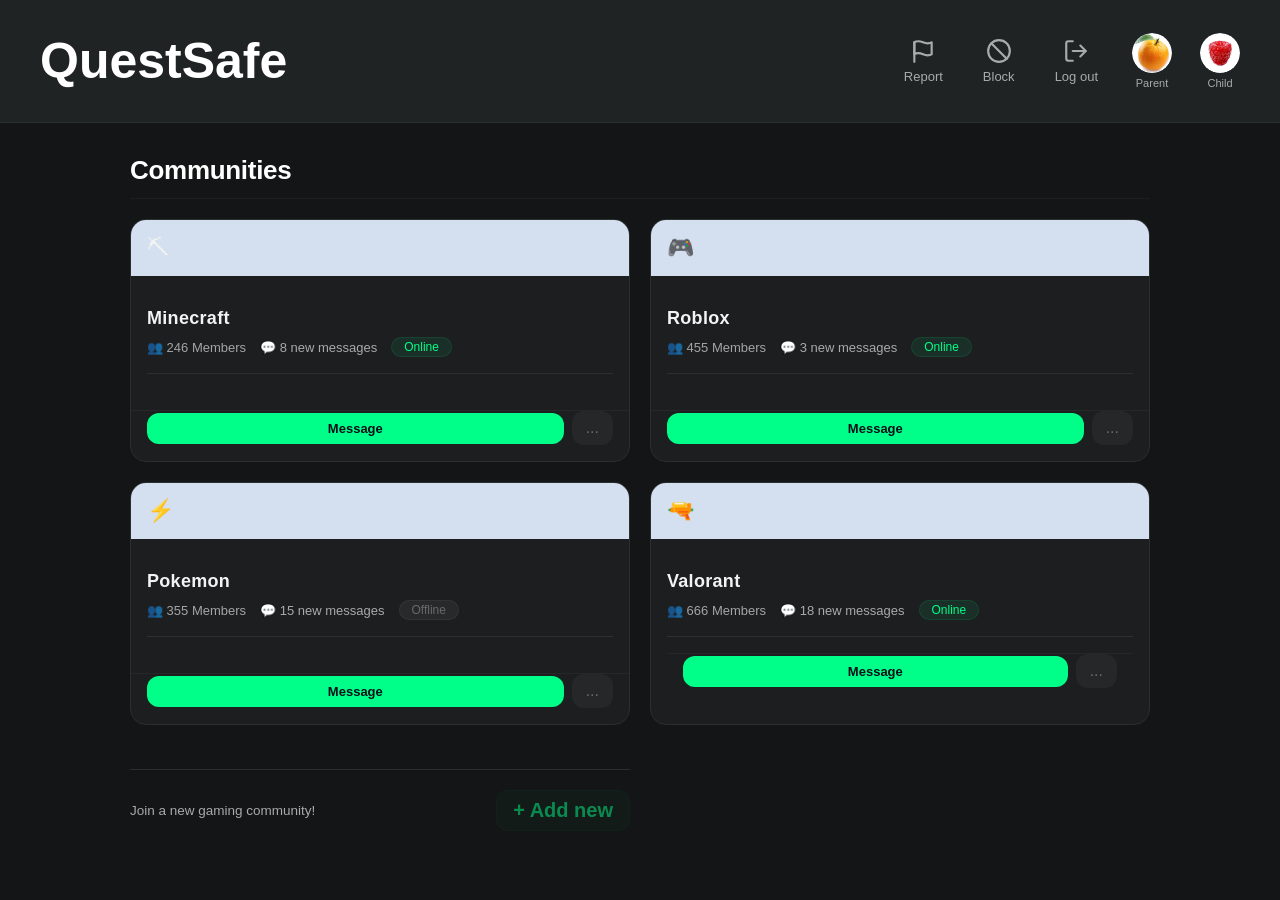
==== commit 0e0f44d3: "fixed banner issue" ====
--- a/Communities.html
+++ b/Communities.html
@@ -8,28 +8,23 @@
 </head>
 <body class="home-body">
 
-
-
-
-
-
 <div class="header">
+  <h1 class="logo"> QuestSafe </h1>
   <div class="header-actions">
     <button class="icon-button" id="reportButton" title="Report">
       <svg viewBox="0 0 24 24" fill="none" stroke="currentColor" stroke-width="2" stroke-linecap="round" stroke-linejoin="round"><path d="M4 15s1-1 4-1 5 2 8 2 4-1 4-1V4s-1 1-4 1-5-2-8-2-4 1-4 1z"/><path d="M4 22V4"/></svg>
       <span>Report</span>
     </button>
 
-  <!-- ch3436 Add go back to Home page by clicking QuestSafe text in header-->
-   <a href ="Home.html" class="logoLink">
-    <h1 class="logo">QuestSafe</h1>
-   </a>
-
     <button class="icon-button" id="blockButton" title="Block">
       <svg viewBox="0 0 24 24" fill="none" stroke="currentColor" stroke-width="2" stroke-linecap="round" stroke-linejoin="round"><circle cx="12" cy="12" r="10"/><path d="m4.9 4.9 14.2 14.2"/></svg>
       <span>Block</span>
     </button>
 
+    <button class="icon-button" id="logoutButton" title="Log out">
+      <svg viewBox="0 0 24 24" fill="none" stroke="currentColor" stroke-width="2" stroke-linecap="round" stroke-linejoin="round"><path d="M9 21H5a2 2 0 0 1-2-2V5a2 2 0 0 1 2-2h4"/><path d="M16 17l5-5-5-5"/><path d="M21 12H9"/></svg>
+      <span>Log out</span>
+    </button>
 
       <!-- jp4235: Parent profile avatar -->
       <div class="avatar-group">
@@ -436,6 +431,9 @@
     checkbox.dispatchEvent(new Event('change'));
 });
 
+document.getElementById('logoutButton').addEventListener('click', () => {
+    window.location.href = 'index.html';
+});
 
 // =======================================================
 // jp4235: Profile Popup
